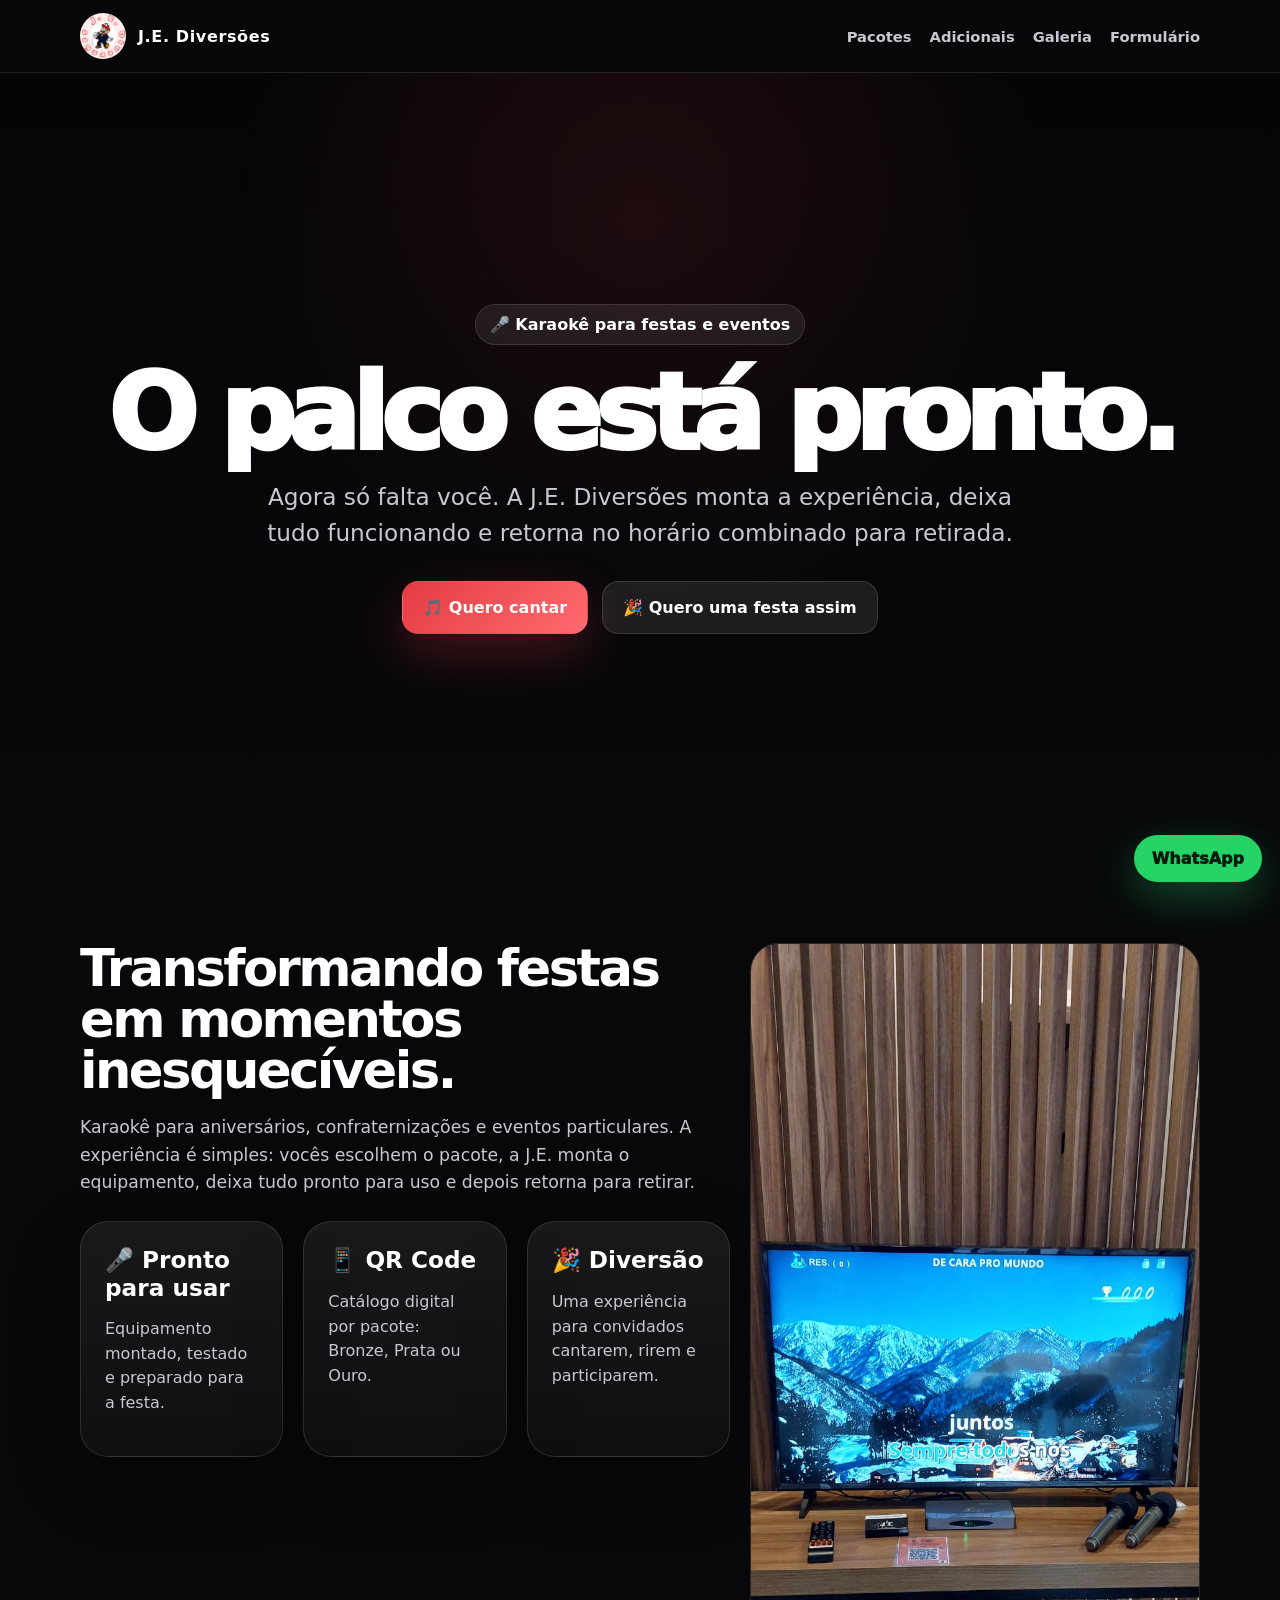
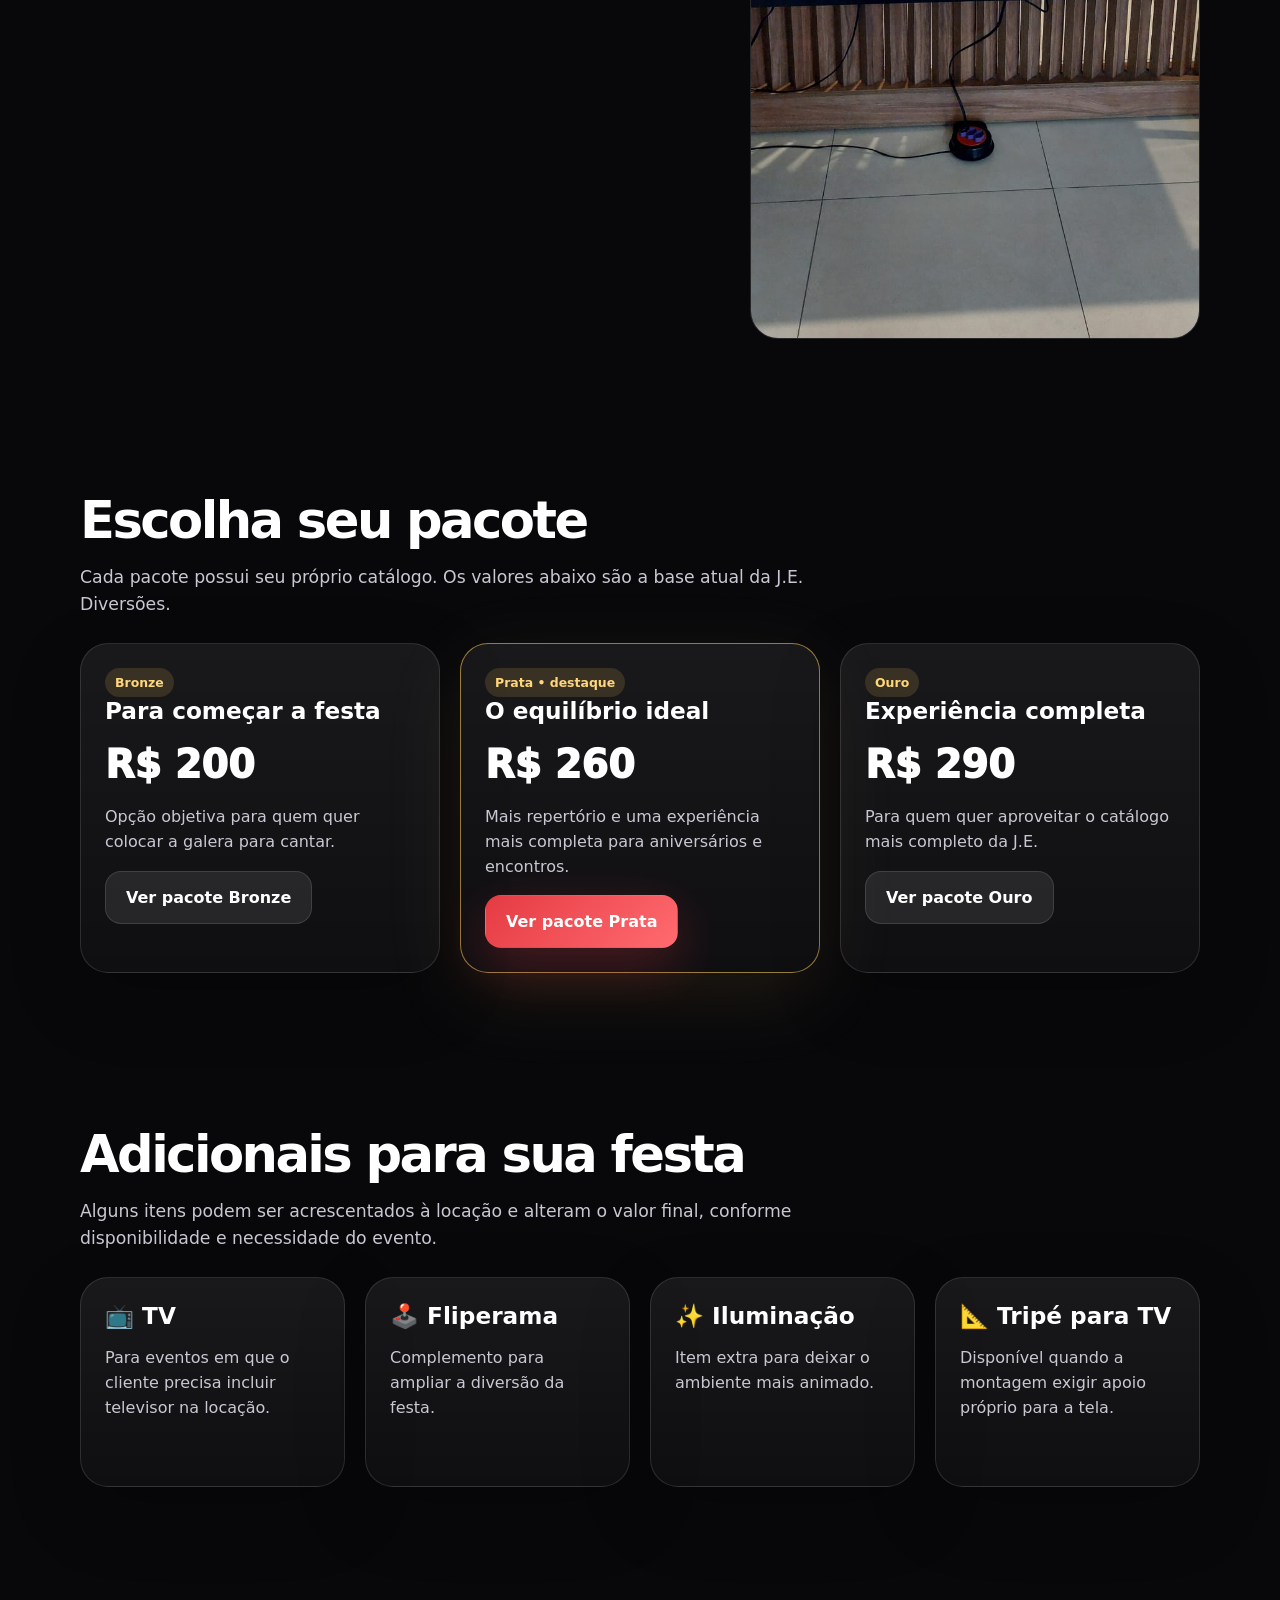
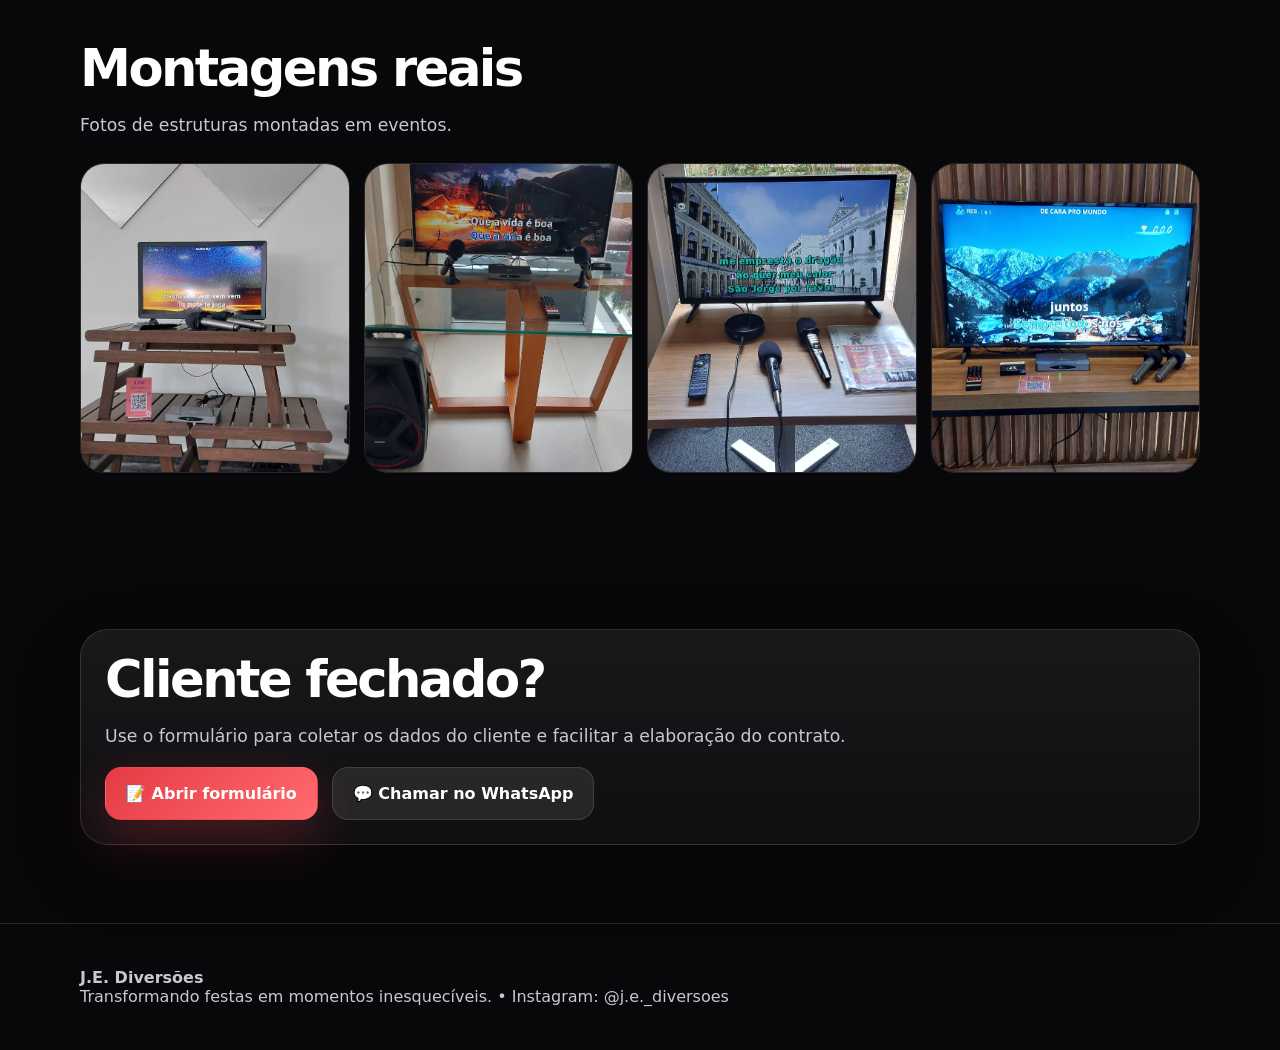
==== index.html @ 9c895934 "Add files via upload" ====
<!doctype html><html lang="pt-BR"><head><meta charset="utf-8"><meta name="viewport" content="width=device-width,initial-scale=1"><title>J.E. Diversões | Karaokê para festas</title><meta name="description" content="Karaokê para aniversários, confraternizações e eventos particulares em São Paulo e região."><link rel="stylesheet" href="assets/css/style.css"></head><body>
<header class="nav"><div class="container nav-inner"><a class="brand" href="./"><img src="assets/images/logo.jpeg" alt="J.E. Diversões"><span>J.E. Diversões</span></a><nav class="nav-links"><a href="#pacotes">Pacotes</a><a href="#adicionais">Adicionais</a><a href="#galeria">Galeria</a><a href="formulario/">Formulário</a></nav></div></header>
<main>
<section class="hero"><video src="assets/videos/hero-video.mp4" autoplay muted loop playsinline></video><div class="container hero-content"><span class="badge">🎤 Karaokê para festas e eventos</span><h1>O palco está pronto.</h1><p>Agora só falta você. A J.E. Diversões monta a experiência, deixa tudo funcionando e retorna no horário combinado para retirada.</p><div class="actions"><a class="btn btn-primary" href="#pacotes">🎵 Quero cantar</a><a class="btn btn-secondary" data-whatsapp="Olá! Vim pelo site da J.E. Diversões e gostaria de fazer um orçamento.">🎉 Quero uma festa assim</a></div></div></section>
<section><div class="container media-grid"><div><h2 class="section-title">Transformando festas em momentos inesquecíveis.</h2><p class="section-sub">Karaokê para aniversários, confraternizações e eventos particulares. A experiência é simples: vocês escolhem o pacote, a J.E. monta o equipamento, deixa tudo pronto para uso e depois retorna para retirar.</p><div class="grid grid-3" style="margin-top:24px"><div class="card"><h3>🎤 Pronto para usar</h3><p>Equipamento montado, testado e preparado para a festa.</p></div><div class="card"><h3>📱 QR Code</h3><p>Catálogo digital por pacote: Bronze, Prata ou Ouro.</p></div><div class="card"><h3>🎉 Diversão</h3><p>Uma experiência para convidados cantarem, rirem e participarem.</p></div></div></div><img src="assets/images/setup-04.jpeg" alt="Equipamento de karaokê montado"></div></section>
<section id="pacotes"><div class="container"><h2 class="section-title">Escolha seu pacote</h2><p class="section-sub">Cada pacote possui seu próprio catálogo. Os valores abaixo são a base atual da J.E. Diversões.</p><div class="grid grid-3" style="margin-top:24px"><article class="card bronze"><span class="tag">Bronze</span><h3>Para começar a festa</h3><div class="price">R$ 200</div><p>Opção objetiva para quem quer colocar a galera para cantar.</p><a class="btn btn-secondary" href="bronze/">Ver pacote Bronze</a></article><article class="card prata highlight"><span class="tag">Prata • destaque</span><h3>O equilíbrio ideal</h3><div class="price">R$ 260</div><p>Mais repertório e uma experiência mais completa para aniversários e encontros.</p><a class="btn btn-primary" href="prata/">Ver pacote Prata</a></article><article class="card ouro"><span class="tag">Ouro</span><h3>Experiência completa</h3><div class="price">R$ 290</div><p>Para quem quer aproveitar o catálogo mais completo da J.E.</p><a class="btn btn-secondary" href="ouro/">Ver pacote Ouro</a></article></div></div></section>
<section id="adicionais" class="addons"><div class="container"><h2 class="section-title">Adicionais para sua festa</h2><p class="section-sub">Alguns itens podem ser acrescentados à locação e alteram o valor final, conforme disponibilidade e necessidade do evento.</p><div class="grid grid-4" style="margin-top:24px"><div class="card"><h3>📺 TV</h3><p>Para eventos em que o cliente precisa incluir televisor na locação.</p></div><div class="card"><h3>🕹️ Fliperama</h3><p>Complemento para ampliar a diversão da festa.</p></div><div class="card"><h3>✨ Iluminação</h3><p>Item extra para deixar o ambiente mais animado.</p></div><div class="card"><h3>📐 Tripé para TV</h3><p>Disponível quando a montagem exigir apoio próprio para a tela.</p></div></div></div></section>
<section id="galeria"><div class="container"><h2 class="section-title">Montagens reais</h2><p class="section-sub">Fotos de estruturas montadas em eventos.</p><div class="gallery" style="margin-top:24px"><img src="assets/images/setup-01.jpeg" alt="Karaokê montado"><img src="assets/images/setup-02.jpeg" alt="Karaokê com TV"><img src="assets/images/setup-03.jpeg" alt="Mesa de karaokê"><img src="assets/images/setup-04.jpeg" alt="Estação J.E."></div></div></section>
<section><div class="container"><div class="card"><h2 class="section-title">Cliente fechado?</h2><p class="section-sub">Use o formulário para coletar os dados do cliente e facilitar a elaboração do contrato.</p><div class="actions" style="justify-content:flex-start"><a class="btn btn-primary" href="formulario/">📝 Abrir formulário</a><a class="btn btn-secondary" data-whatsapp="Olá! Quero fechar uma locação com a J.E. Diversões.">💬 Chamar no WhatsApp</a></div></div></div></section>
</main><a class="whats" data-whatsapp="Olá! Vim pelo site da J.E. Diversões e gostaria de um orçamento.">WhatsApp</a><footer class="footer"><div class="container"><strong>J.E. Diversões</strong><br>Transformando festas em momentos inesquecíveis. • Instagram: @j.e._diversoes</div></footer><script src="assets/js/app.js"></script></body></html>
---- assets/css/style.css ----
:root{--bg:#08080b;--card:#12121a;--soft:#1d1d29;--text:#fff;--muted:#c8c8d2;--red:#e53b43;--gold:#f1c15b;--blue:#1769c2;--line:rgba(255,255,255,.12)}*{box-sizing:border-box}html{scroll-behavior:smooth}body{margin:0;font-family:Inter,system-ui,-apple-system,Segoe UI,Roboto,Arial,sans-serif;background:var(--bg);color:var(--text)}a{color:inherit;text-decoration:none}.container{width:min(1120px,92%);margin:auto}.nav{position:sticky;top:0;z-index:10;background:rgba(8,8,11,.78);backdrop-filter:blur(14px);border-bottom:1px solid var(--line)}.nav-inner{height:72px;display:flex;align-items:center;justify-content:space-between;gap:16px}.brand{display:flex;align-items:center;gap:12px;font-weight:900;letter-spacing:.04em}.brand img{width:46px;height:46px;border-radius:50%;object-fit:cover}.nav-links{display:flex;gap:18px;color:var(--muted);font-weight:700;font-size:.92rem}.hero{min-height:88vh;position:relative;display:grid;place-items:center;overflow:hidden}.hero video,.hero .photo-bg{position:absolute;inset:0;width:100%;height:100%;object-fit:cover;opacity:.48}.hero:after{content:"";position:absolute;inset:0;background:linear-gradient(180deg,rgba(0,0,0,.38),#08080b 96%),radial-gradient(circle at 50% 20%,rgba(229,59,67,.22),transparent 45%)}.hero-content{position:relative;z-index:1;text-align:center;padding:70px 0}.badge{display:inline-flex;align-items:center;gap:8px;border:1px solid var(--line);background:rgba(255,255,255,.08);border-radius:999px;padding:10px 14px;color:#fff;font-weight:800}.hero h1{font-size:clamp(2.6rem,9vw,6.6rem);line-height:.92;margin:20px 0 16px;font-weight:1000;letter-spacing:-.07em}.hero p{font-size:clamp(1.05rem,2.5vw,1.45rem);color:var(--muted);max-width:760px;margin:0 auto 30px;line-height:1.55}.actions{display:flex;justify-content:center;gap:14px;flex-wrap:wrap}.btn{display:inline-flex;align-items:center;justify-content:center;gap:10px;border-radius:16px;padding:16px 20px;font-weight:900;border:1px solid transparent;transition:.2s;cursor:pointer}.btn-primary{background:linear-gradient(135deg,var(--red),#ff6b70);color:#fff;box-shadow:0 18px 50px rgba(229,59,67,.28)}.btn-secondary{background:rgba(255,255,255,.09);border-color:var(--line);color:#fff}.btn:hover{transform:translateY(-2px)}section{padding:78px 0}.section-title{font-size:clamp(2rem,4vw,3.4rem);letter-spacing:-.05em;line-height:1;margin:0 0 16px}.section-sub{color:var(--muted);font-size:1.08rem;line-height:1.6;max-width:760px}.grid{display:grid;gap:20px}.grid-3{grid-template-columns:repeat(3,1fr)}.grid-4{grid-template-columns:repeat(4,1fr)}.card{background:linear-gradient(180deg,rgba(255,255,255,.07),rgba(255,255,255,.03));border:1px solid var(--line);border-radius:28px;padding:24px;box-shadow:0 25px 70px rgba(0,0,0,.22)}.card h3{font-size:1.45rem;margin:0 0 10px}.card p,.card li{color:var(--muted);line-height:1.55}.price{font-size:2.4rem;font-weight:1000;margin:18px 0}.highlight{border-color:rgba(241,193,91,.6);box-shadow:0 22px 80px rgba(241,193,91,.1)}.tag{display:inline-block;border-radius:999px;padding:7px 10px;background:rgba(241,193,91,.15);color:#ffd77a;font-weight:900;font-size:.78rem}.media-grid{display:grid;grid-template-columns:1.3fr .9fr;gap:20px}.media-grid img{width:100%;height:100%;min-height:280px;object-fit:cover;border-radius:28px;border:1px solid var(--line)}.gallery{display:grid;grid-template-columns:repeat(4,1fr);gap:14px}.gallery img{width:100%;height:310px;object-fit:cover;border-radius:24px;border:1px solid var(--line)}.addons .card{min-height:210px}.package-hero{min-height:72vh}.bronze{--accent:#cd7f32}.prata{--accent:#cfd4dc}.ouro{--accent:#f1c15b}.package-badge{background:color-mix(in srgb,var(--accent) 18%,transparent);border-color:color-mix(in srgb,var(--accent) 55%,transparent);color:#fff}.package-panel{border:1px solid color-mix(in srgb,var(--accent) 50%,transparent);background:linear-gradient(180deg,color-mix(in srgb,var(--accent) 12%,transparent),rgba(255,255,255,.04));}.steps{counter-reset:step}.step{display:flex;gap:16px;align-items:flex-start}.step:before{counter-increment:step;content:counter(step);width:34px;height:34px;display:grid;place-items:center;border-radius:50%;background:var(--red);font-weight:900;flex:0 0 auto}.form-wrap{max-width:920px;margin:auto}.form-grid{display:grid;grid-template-columns:repeat(2,1fr);gap:14px}.field{display:flex;flex-direction:column;gap:7px}.field.full{grid-column:1/-1}label{font-weight:800;color:#f5f5f5}input,select,textarea{width:100%;border:1px solid var(--line);background:#101018;color:#fff;border-radius:14px;padding:14px 14px;font:inherit}textarea{min-height:120px;resize:vertical}.checkline{display:flex;flex-wrap:wrap;gap:12px}.checkline label{background:#101018;border:1px solid var(--line);padding:12px 14px;border-radius:14px;font-weight:700}.footer{padding:44px 0;border-top:1px solid var(--line);color:var(--muted)}.whats{position:fixed;right:18px;bottom:18px;background:#25d366;color:#031b0c;border-radius:999px;padding:14px 18px;font-weight:1000;z-index:20;box-shadow:0 15px 44px rgba(37,211,102,.32)}.notice{background:rgba(23,105,194,.14);border:1px solid rgba(23,105,194,.4);color:#dcecff;padding:14px;border-radius:18px}.small{font-size:.9rem;color:var(--muted)}@media(max-width:820px){.nav-links{display:none}.grid-3,.grid-4,.media-grid,.gallery,.form-grid{grid-template-columns:1fr}.hero{min-height:82vh}.actions .btn{width:100%}.gallery img{height:360px}section{padding:58px 0}.whats{left:16px;right:16px;text-align:center;justify-content:center}.card{border-radius:22px}}
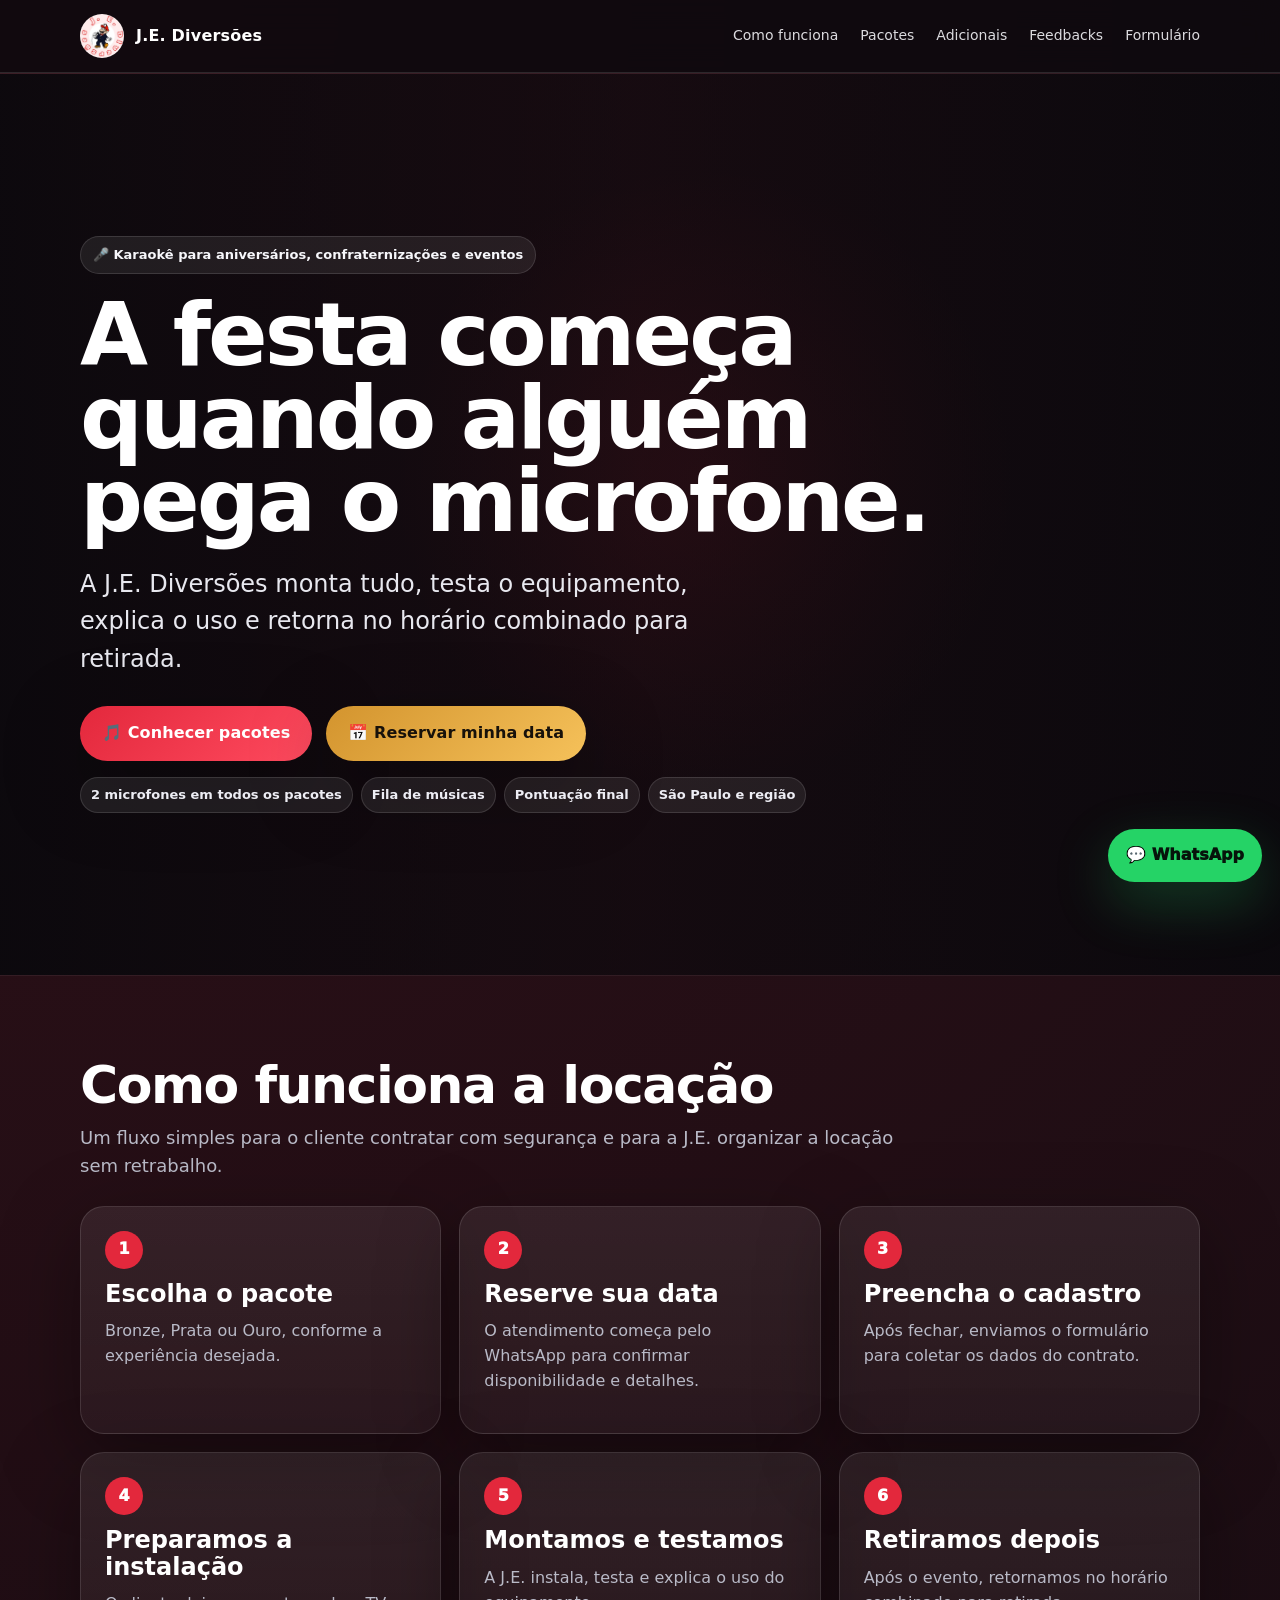
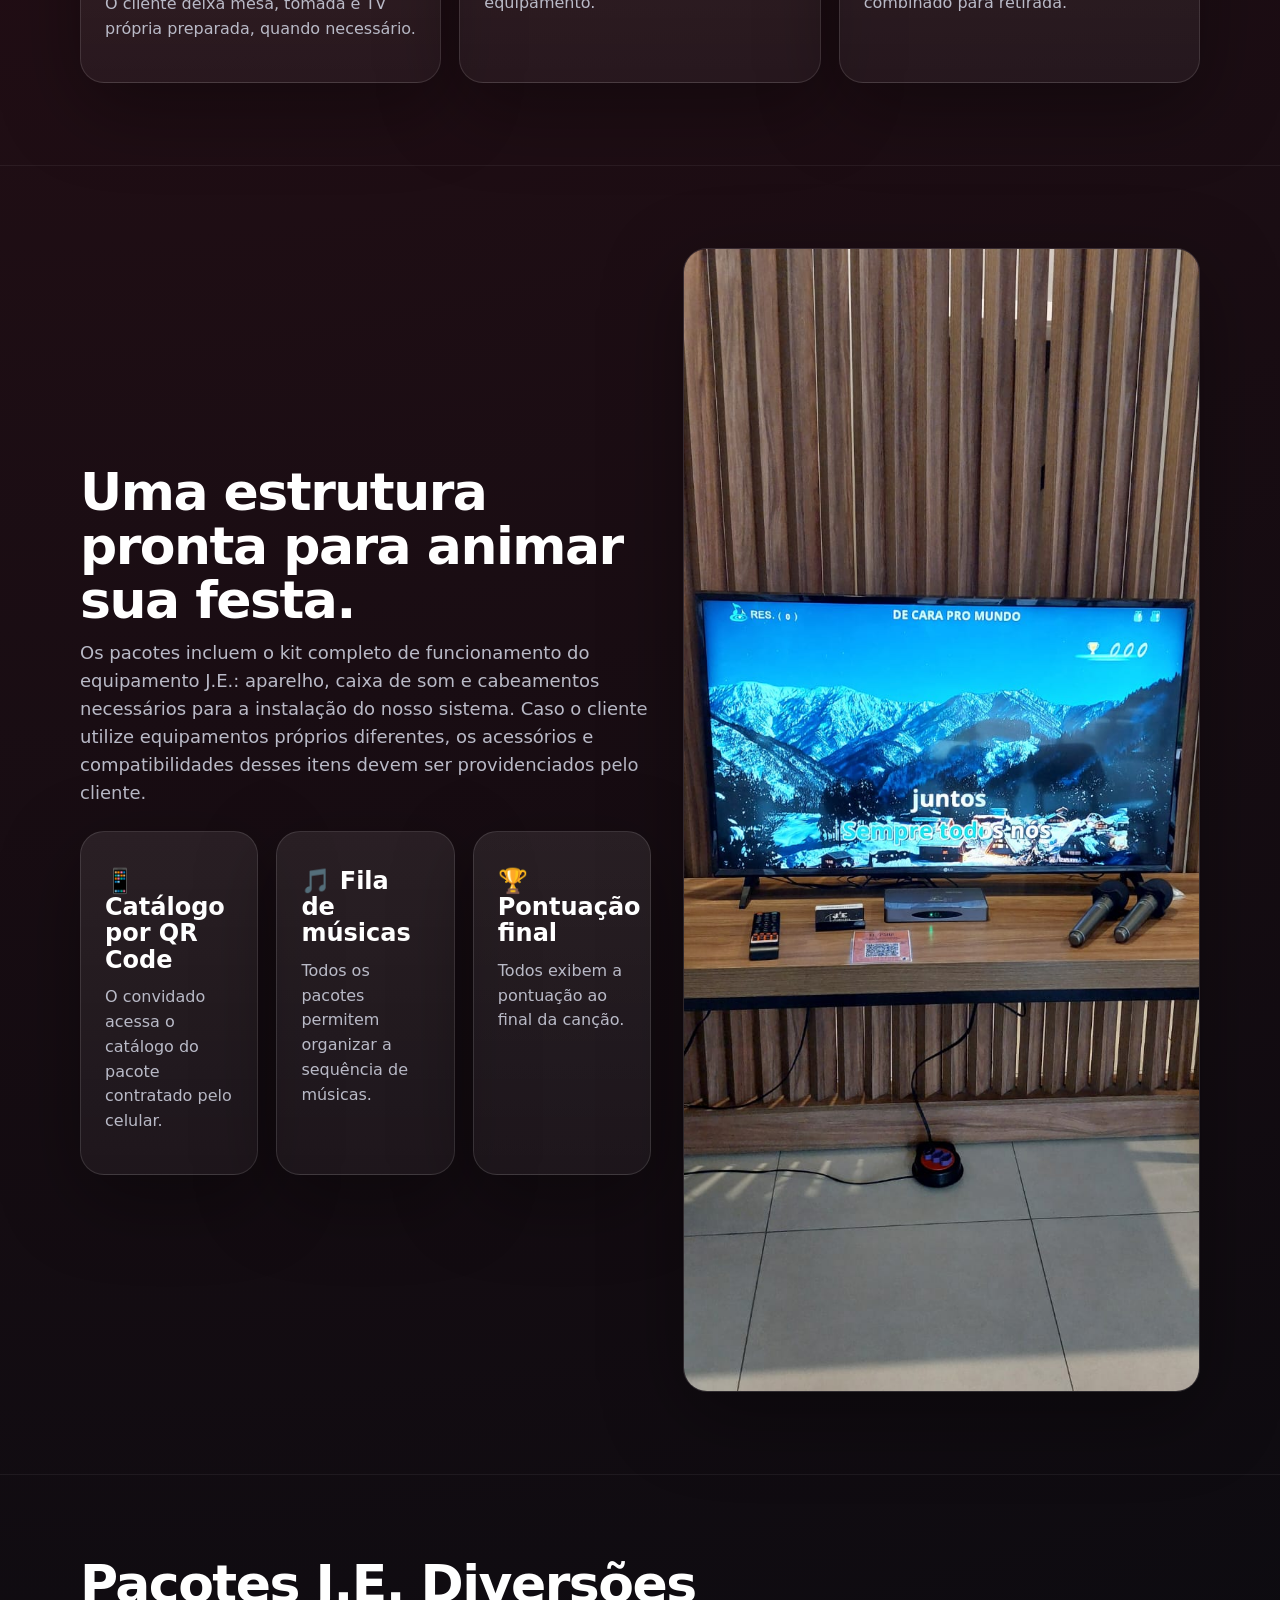
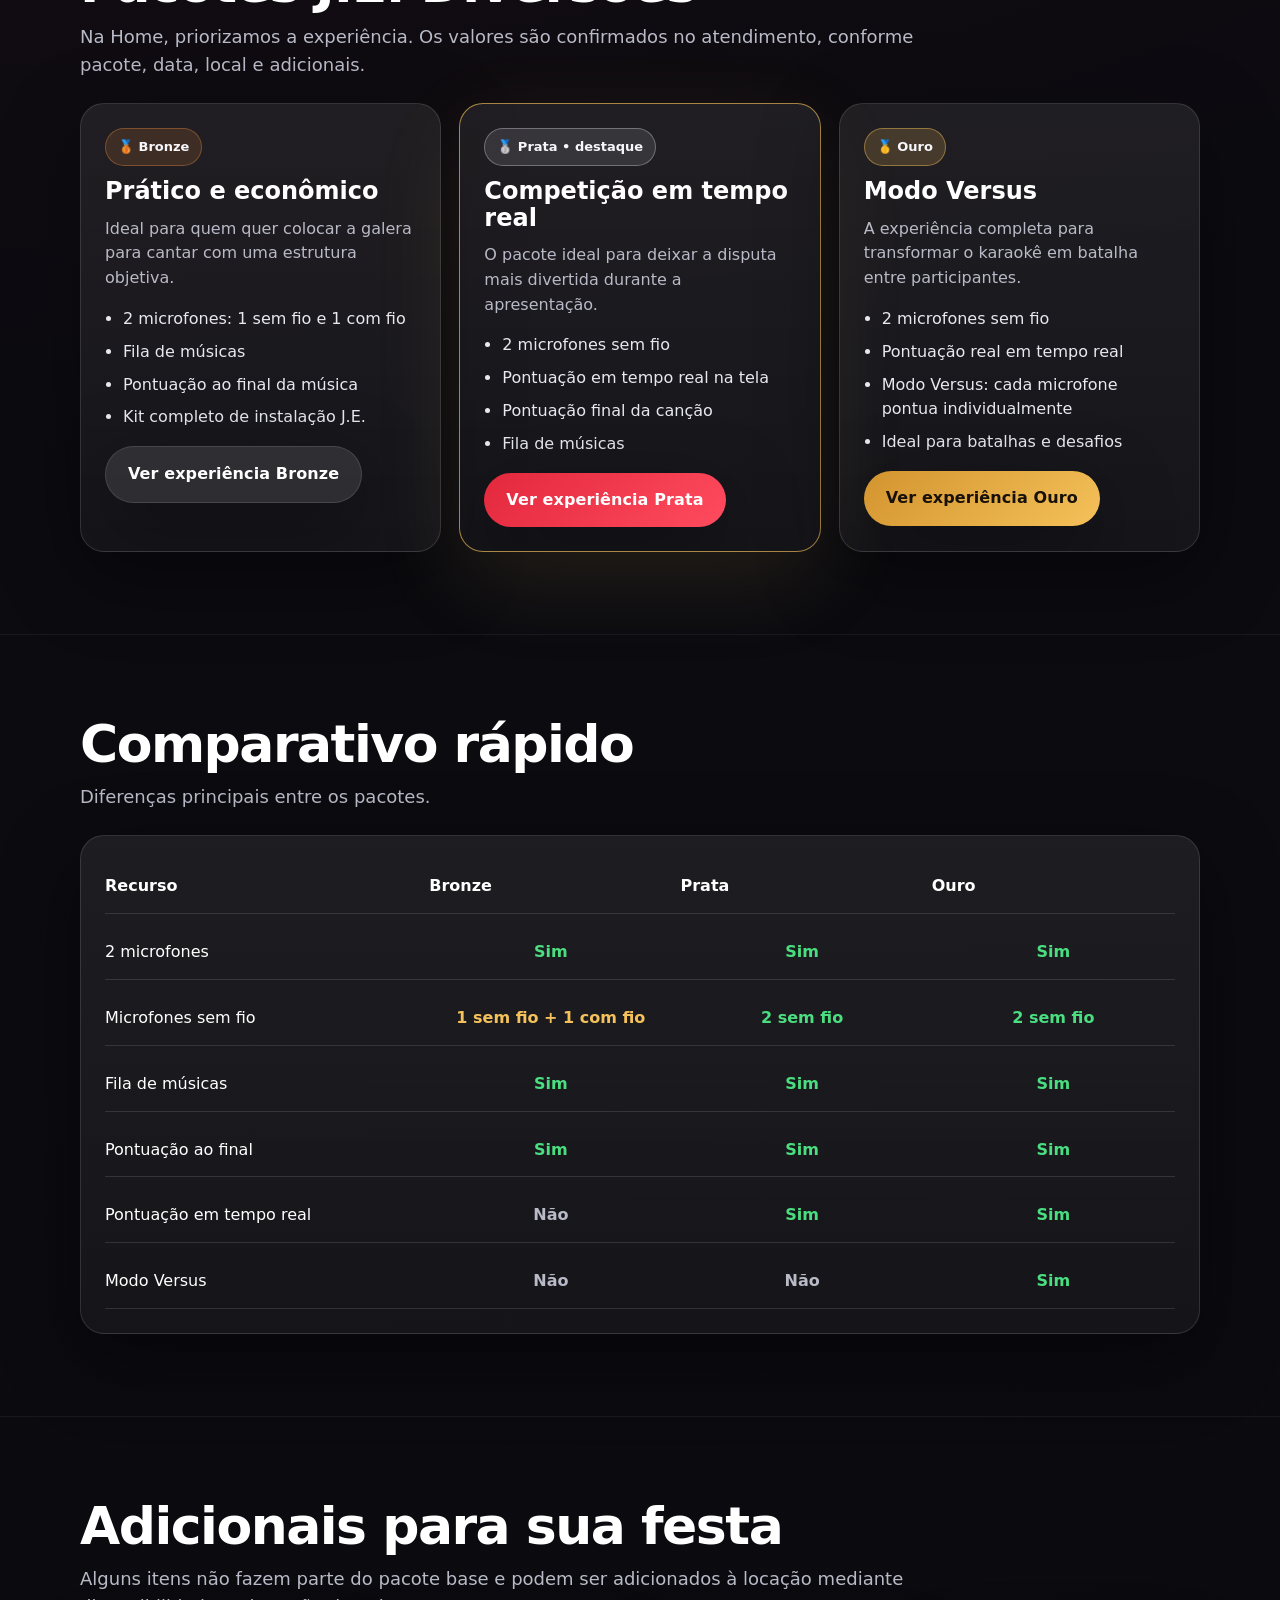
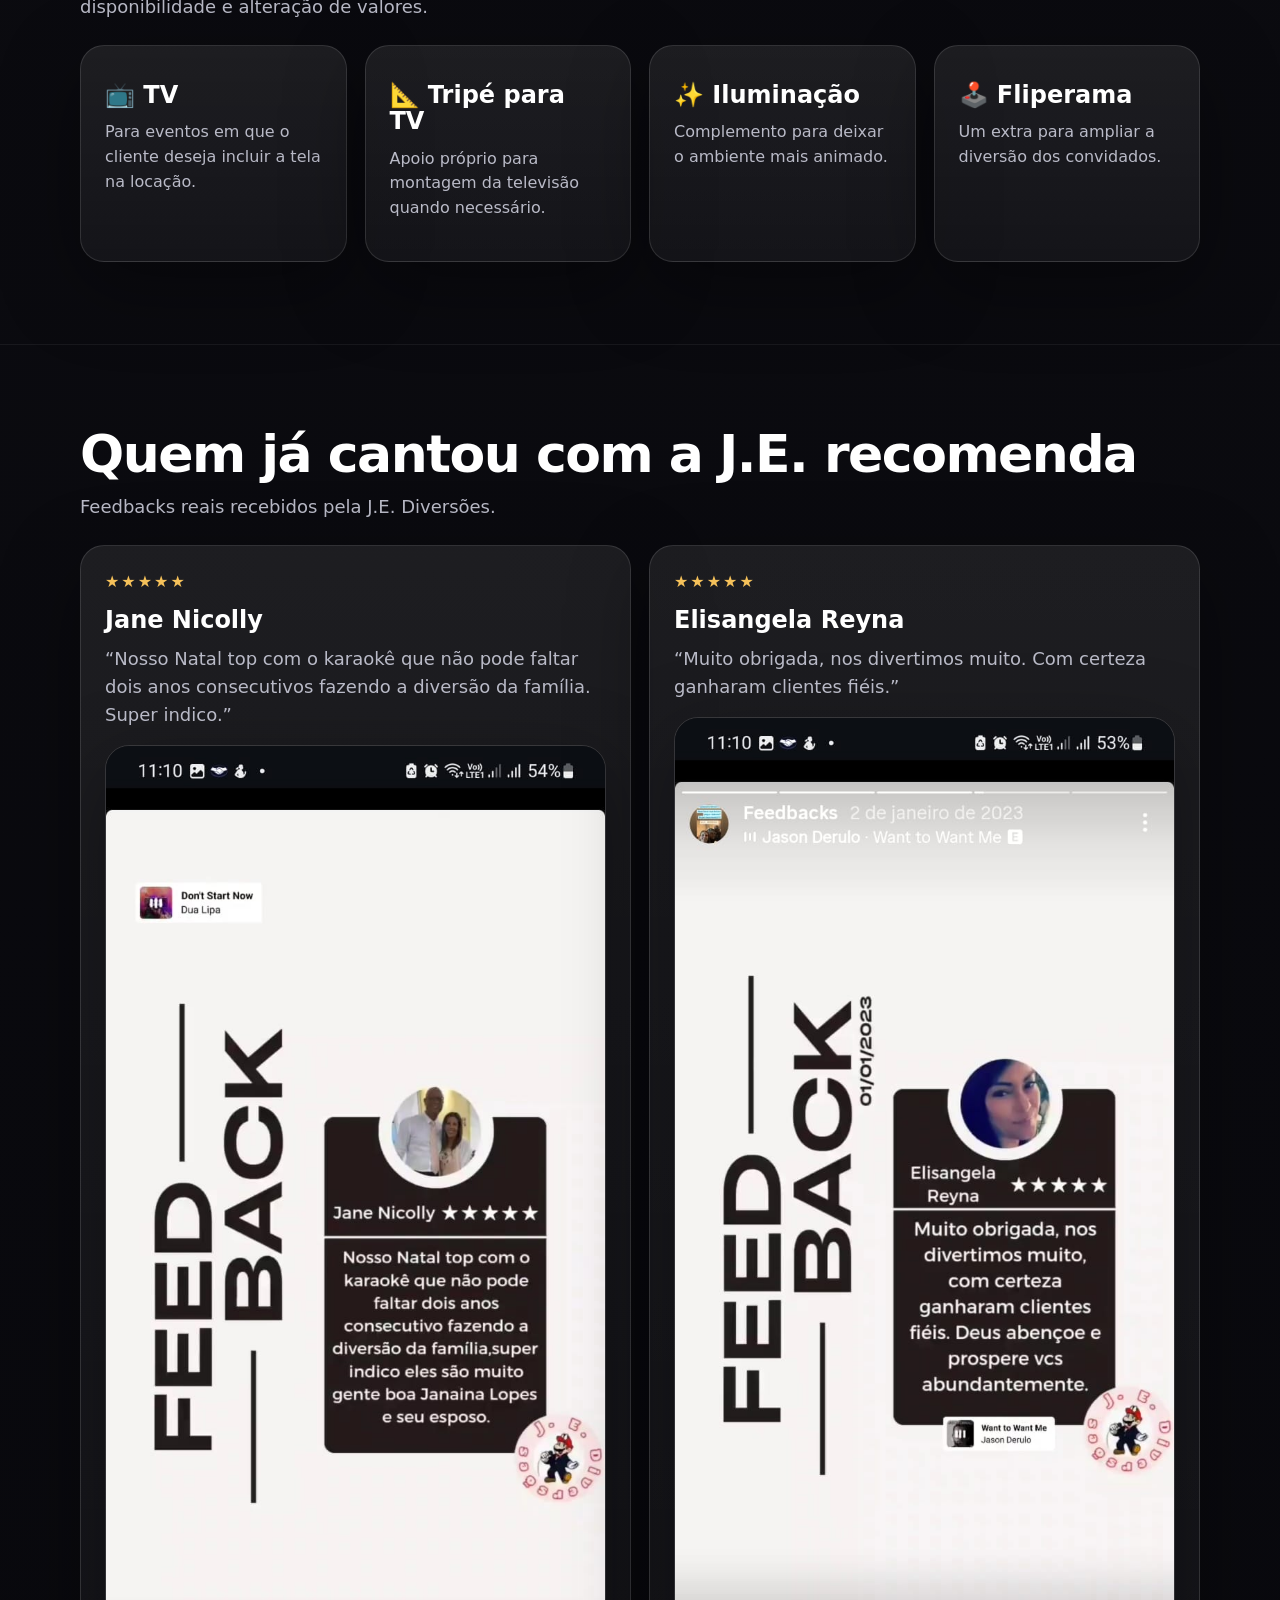
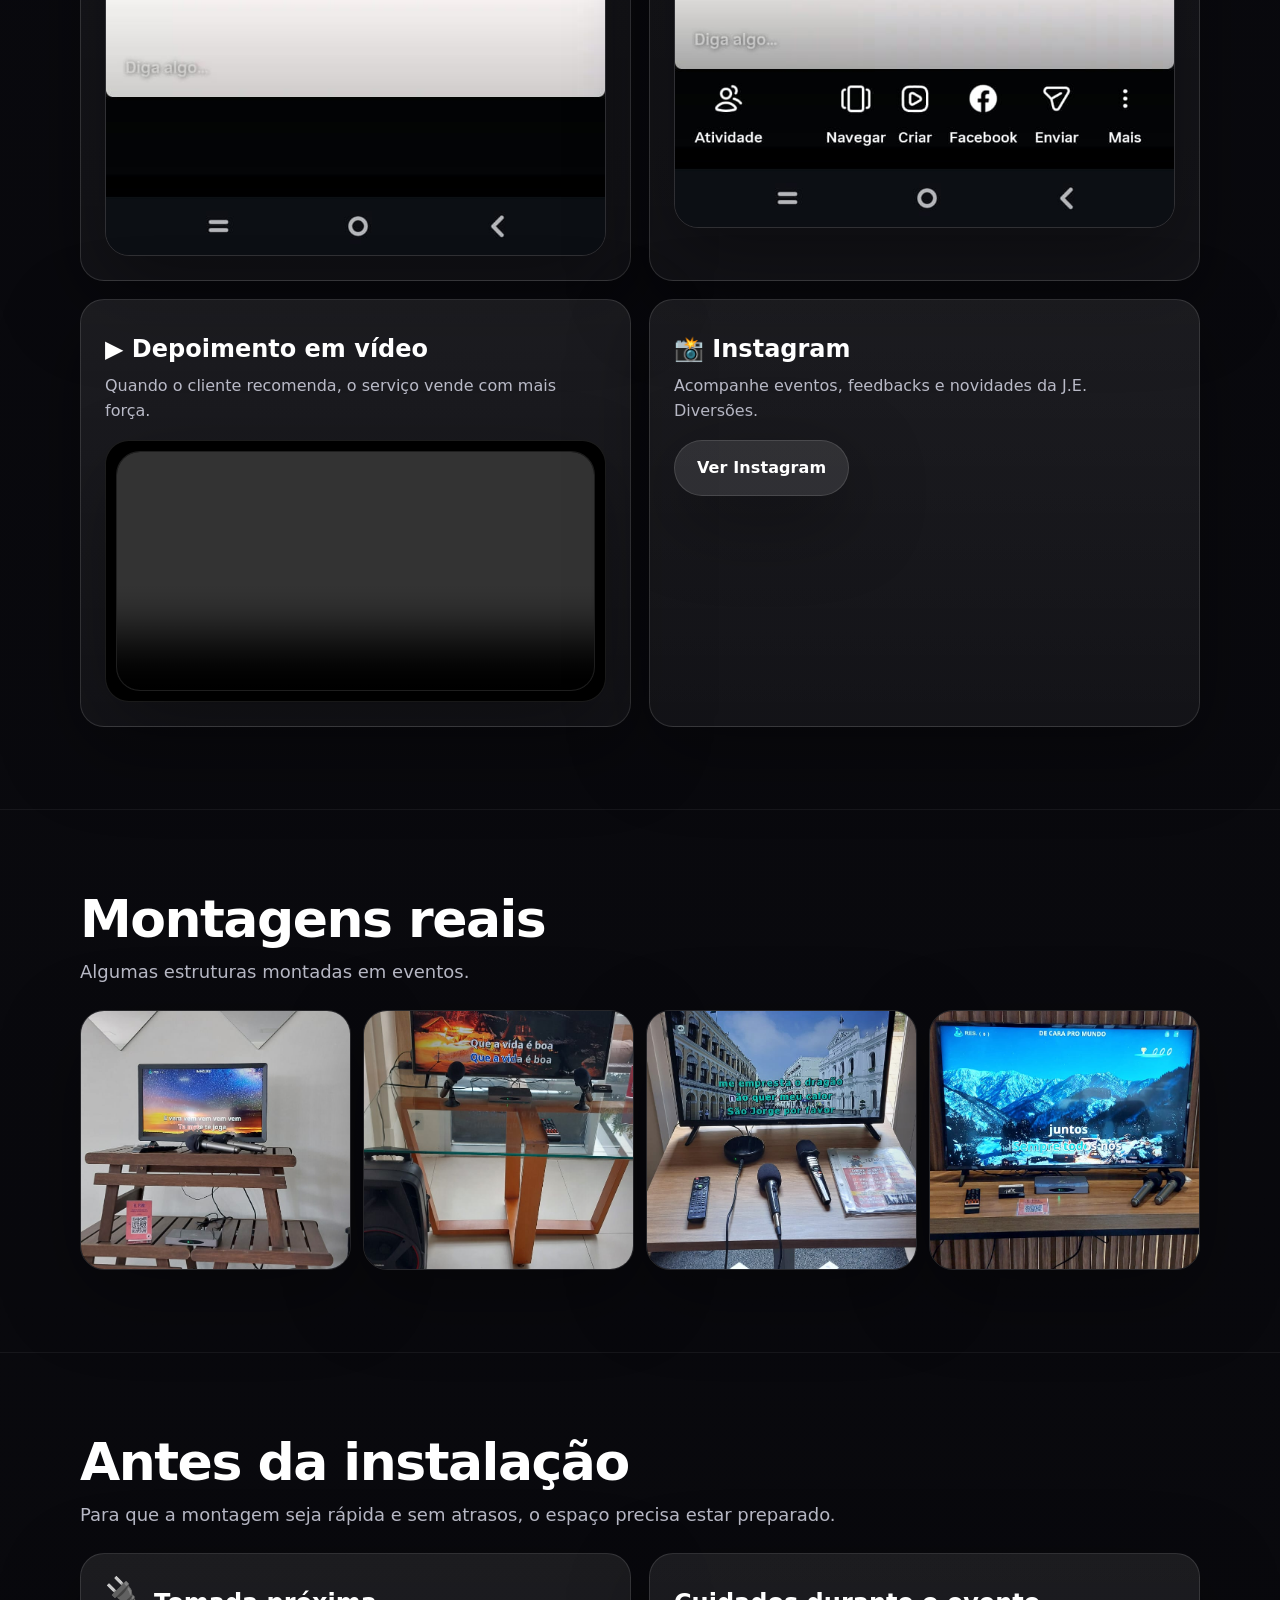
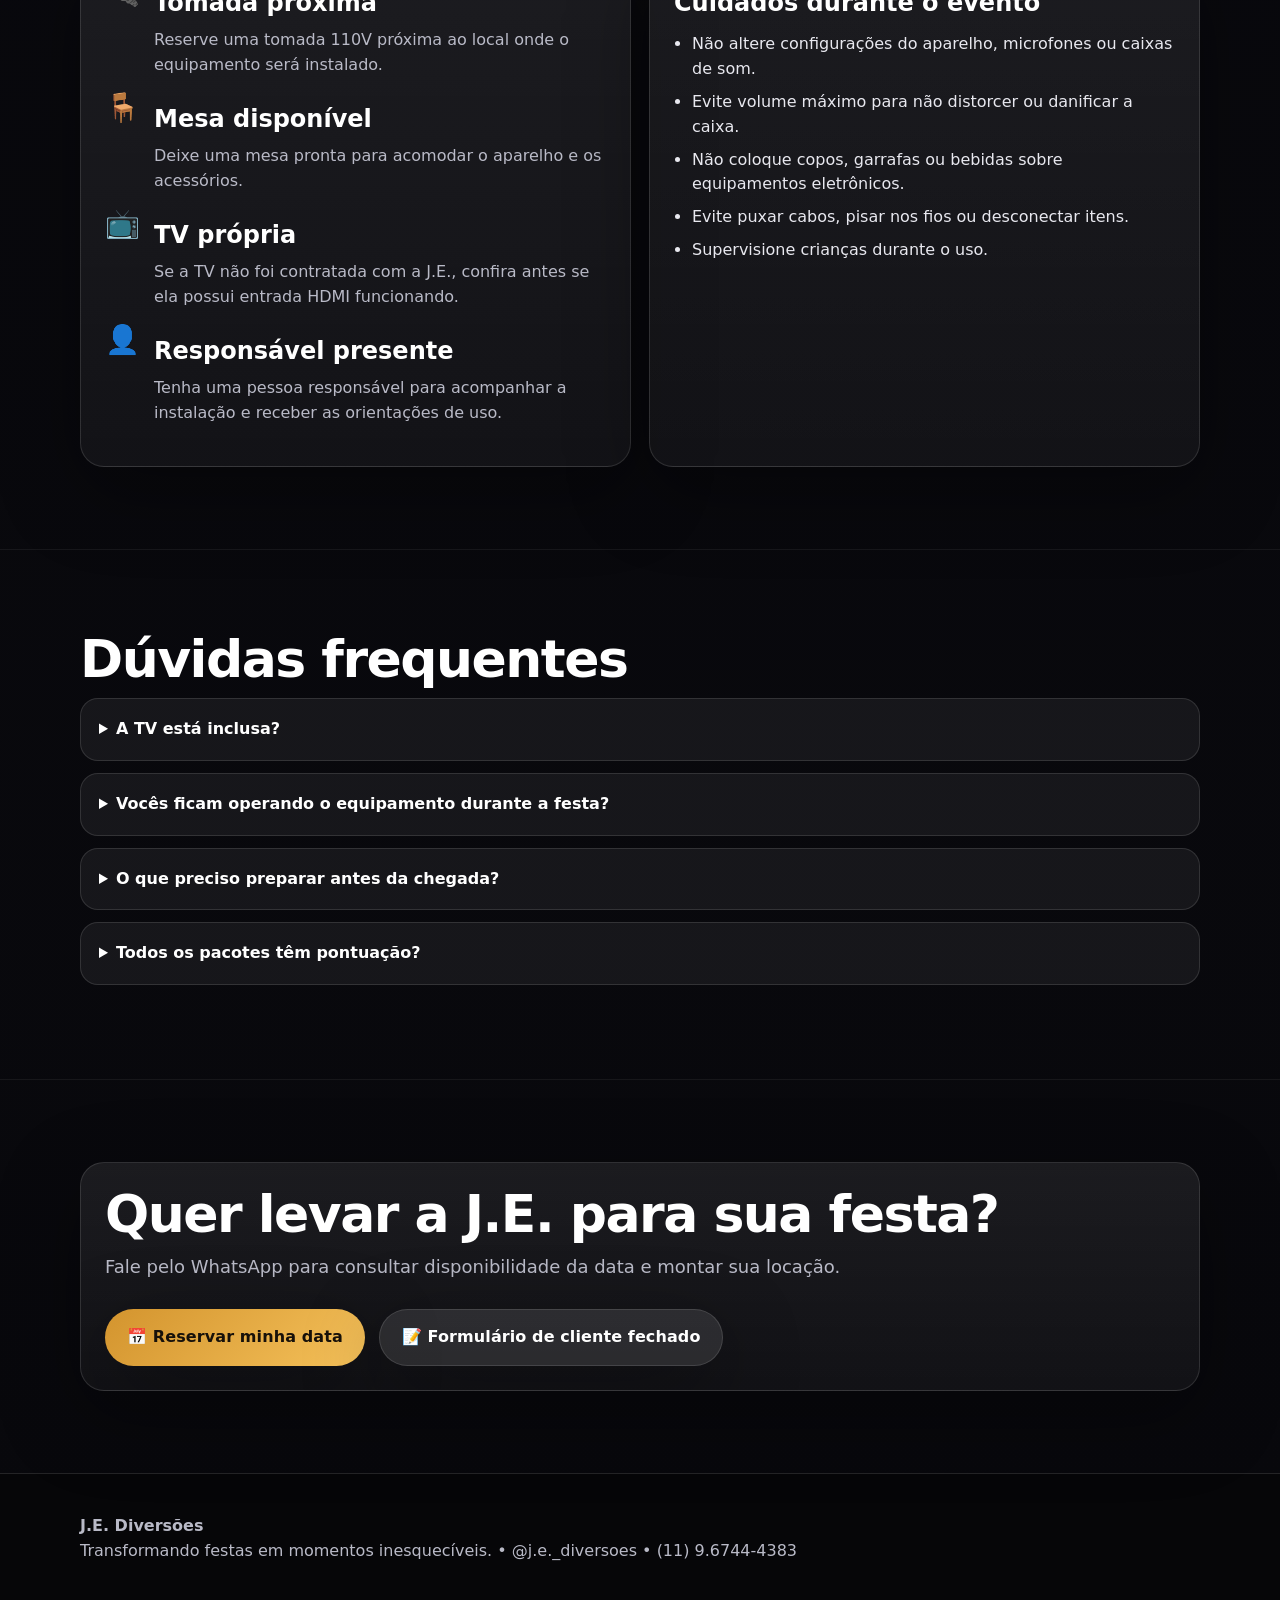
==== commit 3b264a51: "Add files via upload" ====
--- a/index.html
+++ b/index.html
@@ -1,10 +1,25 @@
-<!doctype html><html lang="pt-BR"><head><meta charset="utf-8"><meta name="viewport" content="width=device-width,initial-scale=1"><title>J.E. Diversões | Karaokê para festas</title><meta name="description" content="Karaokê para aniversários, confraternizações e eventos particulares em São Paulo e região."><link rel="stylesheet" href="assets/css/style.css"></head><body>
-<header class="nav"><div class="container nav-inner"><a class="brand" href="./"><img src="assets/images/logo.jpeg" alt="J.E. Diversões"><span>J.E. Diversões</span></a><nav class="nav-links"><a href="#pacotes">Pacotes</a><a href="#adicionais">Adicionais</a><a href="#galeria">Galeria</a><a href="formulario/">Formulário</a></nav></div></header>
+<!doctype html><html lang="pt-BR"><head><meta charset="utf-8"><meta name="viewport" content="width=device-width,initial-scale=1"><title>J.E. Diversões | Karaokê para festas em SP</title><meta name="description" content="Karaokê para aniversários, confraternizações e eventos particulares em São Paulo e região."><link rel="stylesheet" href="assets/css/style.css"></head><body>
+<header class="nav"><div class="container nav-inner"><a class="brand" href="./"><img src="assets/images/logo.jpeg" alt="J.E. Diversões"><span>J.E. Diversões</span></a><nav class="nav-links"><a href="#como-funciona">Como funciona</a><a href="#pacotes">Pacotes</a><a href="#adicionais">Adicionais</a><a href="#feedbacks">Feedbacks</a><a href="formulario/">Formulário</a></nav></div></header>
 <main>
-<section class="hero"><video src="assets/videos/hero-video.mp4" autoplay muted loop playsinline></video><div class="container hero-content"><span class="badge">🎤 Karaokê para festas e eventos</span><h1>O palco está pronto.</h1><p>Agora só falta você. A J.E. Diversões monta a experiência, deixa tudo funcionando e retorna no horário combinado para retirada.</p><div class="actions"><a class="btn btn-primary" href="#pacotes">🎵 Quero cantar</a><a class="btn btn-secondary" data-whatsapp="Olá! Vim pelo site da J.E. Diversões e gostaria de fazer um orçamento.">🎉 Quero uma festa assim</a></div></div></section>
-<section><div class="container media-grid"><div><h2 class="section-title">Transformando festas em momentos inesquecíveis.</h2><p class="section-sub">Karaokê para aniversários, confraternizações e eventos particulares. A experiência é simples: vocês escolhem o pacote, a J.E. monta o equipamento, deixa tudo pronto para uso e depois retorna para retirar.</p><div class="grid grid-3" style="margin-top:24px"><div class="card"><h3>🎤 Pronto para usar</h3><p>Equipamento montado, testado e preparado para a festa.</p></div><div class="card"><h3>📱 QR Code</h3><p>Catálogo digital por pacote: Bronze, Prata ou Ouro.</p></div><div class="card"><h3>🎉 Diversão</h3><p>Uma experiência para convidados cantarem, rirem e participarem.</p></div></div></div><img src="assets/images/setup-04.jpeg" alt="Equipamento de karaokê montado"></div></section>
-<section id="pacotes"><div class="container"><h2 class="section-title">Escolha seu pacote</h2><p class="section-sub">Cada pacote possui seu próprio catálogo. Os valores abaixo são a base atual da J.E. Diversões.</p><div class="grid grid-3" style="margin-top:24px"><article class="card bronze"><span class="tag">Bronze</span><h3>Para começar a festa</h3><div class="price">R$ 200</div><p>Opção objetiva para quem quer colocar a galera para cantar.</p><a class="btn btn-secondary" href="bronze/">Ver pacote Bronze</a></article><article class="card prata highlight"><span class="tag">Prata • destaque</span><h3>O equilíbrio ideal</h3><div class="price">R$ 260</div><p>Mais repertório e uma experiência mais completa para aniversários e encontros.</p><a class="btn btn-primary" href="prata/">Ver pacote Prata</a></article><article class="card ouro"><span class="tag">Ouro</span><h3>Experiência completa</h3><div class="price">R$ 290</div><p>Para quem quer aproveitar o catálogo mais completo da J.E.</p><a class="btn btn-secondary" href="ouro/">Ver pacote Ouro</a></article></div></div></section>
-<section id="adicionais" class="addons"><div class="container"><h2 class="section-title">Adicionais para sua festa</h2><p class="section-sub">Alguns itens podem ser acrescentados à locação e alteram o valor final, conforme disponibilidade e necessidade do evento.</p><div class="grid grid-4" style="margin-top:24px"><div class="card"><h3>📺 TV</h3><p>Para eventos em que o cliente precisa incluir televisor na locação.</p></div><div class="card"><h3>🕹️ Fliperama</h3><p>Complemento para ampliar a diversão da festa.</p></div><div class="card"><h3>✨ Iluminação</h3><p>Item extra para deixar o ambiente mais animado.</p></div><div class="card"><h3>📐 Tripé para TV</h3><p>Disponível quando a montagem exigir apoio próprio para a tela.</p></div></div></div></section>
-<section id="galeria"><div class="container"><h2 class="section-title">Montagens reais</h2><p class="section-sub">Fotos de estruturas montadas em eventos.</p><div class="gallery" style="margin-top:24px"><img src="assets/images/setup-01.jpeg" alt="Karaokê montado"><img src="assets/images/setup-02.jpeg" alt="Karaokê com TV"><img src="assets/images/setup-03.jpeg" alt="Mesa de karaokê"><img src="assets/images/setup-04.jpeg" alt="Estação J.E."></div></div></section>
-<section><div class="container"><div class="card"><h2 class="section-title">Cliente fechado?</h2><p class="section-sub">Use o formulário para coletar os dados do cliente e facilitar a elaboração do contrato.</p><div class="actions" style="justify-content:flex-start"><a class="btn btn-primary" href="formulario/">📝 Abrir formulário</a><a class="btn btn-secondary" data-whatsapp="Olá! Quero fechar uma locação com a J.E. Diversões.">💬 Chamar no WhatsApp</a></div></div></div></section>
-</main><a class="whats" data-whatsapp="Olá! Vim pelo site da J.E. Diversões e gostaria de um orçamento.">WhatsApp</a><footer class="footer"><div class="container"><strong>J.E. Diversões</strong><br>Transformando festas em momentos inesquecíveis. • Instagram: @j.e._diversoes</div></footer><script src="assets/js/app.js"></script></body></html>
+<section class="hero"><video src="assets/videos/hero-video.mp4" autoplay muted loop playsinline></video><div class="container hero-content"><span class="badge">🎤 Karaokê para aniversários, confraternizações e eventos</span><h1>A festa começa quando alguém pega o microfone.</h1><p>A J.E. Diversões monta tudo, testa o equipamento, explica o uso e retorna no horário combinado para retirada.</p><div class="actions"><a class="btn btn-primary" href="#pacotes">🎵 Conhecer pacotes</a><a class="btn btn-gold" data-whatsapp="Olá! Vim pelo site da J.E. Diversões e gostaria de reservar uma data.">📅 Reservar minha data</a></div><div class="pillbar"><span class="pill">2 microfones em todos os pacotes</span><span class="pill">Fila de músicas</span><span class="pill">Pontuação final</span><span class="pill">São Paulo e região</span></div></div></section>
+
+<section id="como-funciona"><div class="container"><h2 class="section-title">Como funciona a locação</h2><p class="section-sub">Um fluxo simples para o cliente contratar com segurança e para a J.E. organizar a locação sem retrabalho.</p><div class="steps"><div class="card step"><h3>Escolha o pacote</h3><p>Bronze, Prata ou Ouro, conforme a experiência desejada.</p></div><div class="card step"><h3>Reserve sua data</h3><p>O atendimento começa pelo WhatsApp para confirmar disponibilidade e detalhes.</p></div><div class="card step"><h3>Preencha o cadastro</h3><p>Após fechar, enviamos o formulário para coletar os dados do contrato.</p></div><div class="card step"><h3>Preparamos a instalação</h3><p>O cliente deixa mesa, tomada e TV própria preparada, quando necessário.</p></div><div class="card step"><h3>Montamos e testamos</h3><p>A J.E. instala, testa e explica o uso do equipamento.</p></div><div class="card step"><h3>Retiramos depois</h3><p>Após o evento, retornamos no horário combinado para retirada.</p></div></div></div></section>
+
+<section><div class="container media-grid"><div><h2 class="section-title">Uma estrutura pronta para animar sua festa.</h2><p class="section-sub">Os pacotes incluem o kit completo de funcionamento do equipamento J.E.: aparelho, caixa de som e cabeamentos necessários para a instalação do nosso sistema. Caso o cliente utilize equipamentos próprios diferentes, os acessórios e compatibilidades desses itens devem ser providenciados pelo cliente.</p><div class="grid grid-3" style="margin-top:24px"><div class="card"><h3>📱 Catálogo por QR Code</h3><p>O convidado acessa o catálogo do pacote contratado pelo celular.</p></div><div class="card"><h3>🎵 Fila de músicas</h3><p>Todos os pacotes permitem organizar a sequência de músicas.</p></div><div class="card"><h3>🏆 Pontuação final</h3><p>Todos exibem a pontuação ao final da canção.</p></div></div></div><img src="assets/images/setup-04.jpeg" alt="Equipamento de karaokê montado"></div></section>
+
+<section id="pacotes"><div class="container"><h2 class="section-title">Pacotes J.E. Diversões</h2><p class="section-sub">Na Home, priorizamos a experiência. Os valores são confirmados no atendimento, conforme pacote, data, local e adicionais.</p><div class="grid grid-3" style="margin-top:24px"><article class="card bronze"><span class="tag">🥉 Bronze</span><h3>Prático e econômico</h3><p>Ideal para quem quer colocar a galera para cantar com uma estrutura objetiva.</p><ul><li>2 microfones: 1 sem fio e 1 com fio</li><li>Fila de músicas</li><li>Pontuação ao final da música</li><li>Kit completo de instalação J.E.</li></ul><a class="btn btn-secondary" href="bronze/">Ver experiência Bronze</a></article><article class="card prata highlight"><span class="tag">🥈 Prata • destaque</span><h3>Competição em tempo real</h3><p>O pacote ideal para deixar a disputa mais divertida durante a apresentação.</p><ul><li>2 microfones sem fio</li><li>Pontuação em tempo real na tela</li><li>Pontuação final da canção</li><li>Fila de músicas</li></ul><a class="btn btn-primary" href="prata/">Ver experiência Prata</a></article><article class="card ouro"><span class="tag">🥇 Ouro</span><h3>Modo Versus</h3><p>A experiência completa para transformar o karaokê em batalha entre participantes.</p><ul><li>2 microfones sem fio</li><li>Pontuação real em tempo real</li><li>Modo Versus: cada microfone pontua individualmente</li><li>Ideal para batalhas e desafios</li></ul><a class="btn btn-gold" href="ouro/">Ver experiência Ouro</a></article></div></div></section>
+
+<section><div class="container"><h2 class="section-title">Comparativo rápido</h2><p class="section-sub">Diferenças principais entre os pacotes.</p><div class="card" style="margin-top:24px"><div class="comparison"><div class="row"><strong>Recurso</strong><strong>Bronze</strong><strong>Prata</strong><strong>Ouro</strong></div><div class="row"><span>2 microfones</span><span class="ok">Sim</span><span class="ok">Sim</span><span class="ok">Sim</span></div><div class="row"><span>Microfones sem fio</span><span class="warn">1 sem fio + 1 com fio</span><span class="ok">2 sem fio</span><span class="ok">2 sem fio</span></div><div class="row"><span>Fila de músicas</span><span class="ok">Sim</span><span class="ok">Sim</span><span class="ok">Sim</span></div><div class="row"><span>Pontuação ao final</span><span class="ok">Sim</span><span class="ok">Sim</span><span class="ok">Sim</span></div><div class="row"><span>Pontuação em tempo real</span><span class="muted">Não</span><span class="ok">Sim</span><span class="ok">Sim</span></div><div class="row"><span>Modo Versus</span><span class="muted">Não</span><span class="muted">Não</span><span class="ok">Sim</span></div></div></div></div></section>
+
+<section id="adicionais"><div class="container"><h2 class="section-title">Adicionais para sua festa</h2><p class="section-sub">Alguns itens não fazem parte do pacote base e podem ser adicionados à locação mediante disponibilidade e alteração de valores.</p><div class="grid grid-4" style="margin-top:24px"><div class="card"><h3>📺 TV</h3><p>Para eventos em que o cliente deseja incluir a tela na locação.</p></div><div class="card"><h3>📐 Tripé para TV</h3><p>Apoio próprio para montagem da televisão quando necessário.</p></div><div class="card"><h3>✨ Iluminação</h3><p>Complemento para deixar o ambiente mais animado.</p></div><div class="card"><h3>🕹️ Fliperama</h3><p>Um extra para ampliar a diversão dos convidados.</p></div></div></div></section>
+
+<section id="feedbacks"><div class="container"><h2 class="section-title">Quem já cantou com a J.E. recomenda</h2><p class="section-sub">Feedbacks reais recebidos pela J.E. Diversões.</p><div class="feedbacks"><div class="card"><div class="stars">★★★★★</div><h3>Jane Nicolly</h3><p class="quote">“Nosso Natal top com o karaokê que não pode faltar dois anos consecutivos fazendo a diversão da família. Super indico.”</p><img class="feedback-img" src="assets/images/feedback-jane.jpeg" alt="Feedback Jane Nicolly"></div><div class="card"><div class="stars">★★★★★</div><h3>Elisangela Reyna</h3><p class="quote">“Muito obrigada, nos divertimos muito. Com certeza ganharam clientes fiéis.”</p><img class="feedback-img" src="assets/images/feedback-elisangela.jpeg" alt="Feedback Elisangela Reyna"></div></div><div class="grid grid-2" style="margin-top:18px"><div class="card"><h3>▶ Depoimento em vídeo</h3><p>Quando o cliente recomenda, o serviço vende com mais força.</p><div class="video-box"><video src="assets/videos/feedback-cliente.mp4" controls playsinline></video></div></div><div class="card"><h3>📸 Instagram</h3><p>Acompanhe eventos, feedbacks e novidades da J.E. Diversões.</p><a class="btn btn-secondary" href="https://www.instagram.com/j.e._diversoes?igsh=ZWZvNXc5OHB1Z2li" target="_blank" rel="noopener">Ver Instagram</a></div></div></div></section>
+
+<section id="galeria"><div class="container"><h2 class="section-title">Montagens reais</h2><p class="section-sub">Algumas estruturas montadas em eventos.</p><div class="gallery" style="margin-top:24px"><img src="assets/images/setup-01.jpeg" alt="Karaokê montado"><img src="assets/images/setup-02.jpeg" alt="Karaokê com TV"><img src="assets/images/setup-03.jpeg" alt="Mesa de karaokê"><img src="assets/images/setup-04.jpeg" alt="Estação J.E."></div></div></section>
+
+<section id="recomendacoes"><div class="container"><h2 class="section-title">Antes da instalação</h2><p class="section-sub">Para que a montagem seja rápida e sem atrasos, o espaço precisa estar preparado.</p><div class="rec-grid"><div class="card"><div class="rec-item"><div class="rec-icon">🔌</div><div><h3>Tomada próxima</h3><p>Reserve uma tomada 110V próxima ao local onde o equipamento será instalado.</p></div></div><div class="rec-item"><div class="rec-icon">🪑</div><div><h3>Mesa disponível</h3><p>Deixe uma mesa pronta para acomodar o aparelho e os acessórios.</p></div></div><div class="rec-item"><div class="rec-icon">📺</div><div><h3>TV própria</h3><p>Se a TV não foi contratada com a J.E., confira antes se ela possui entrada HDMI funcionando.</p></div></div><div class="rec-item"><div class="rec-icon">👤</div><div><h3>Responsável presente</h3><p>Tenha uma pessoa responsável para acompanhar a instalação e receber as orientações de uso.</p></div></div></div><div class="card"><h3>Cuidados durante o evento</h3><ul><li>Não altere configurações do aparelho, microfones ou caixas de som.</li><li>Evite volume máximo para não distorcer ou danificar a caixa.</li><li>Não coloque copos, garrafas ou bebidas sobre equipamentos eletrônicos.</li><li>Evite puxar cabos, pisar nos fios ou desconectar itens.</li><li>Supervisione crianças durante o uso.</li></ul></div></div></div></section>
+
+<section id="faq"><div class="container faq"><h2 class="section-title">Dúvidas frequentes</h2><details><summary>A TV está inclusa?</summary><p>Não necessariamente. A TV pode ser contratada como adicional. Caso o cliente utilize TV própria, ela deve possuir entrada HDMI funcionando.</p></details><details><summary>Vocês ficam operando o equipamento durante a festa?</summary><p>Não. A J.E. monta, testa, explica o uso e retorna no horário combinado para retirada. A operação é simples e feita pelo próprio cliente/convidados.</p></details><details><summary>O que preciso preparar antes da chegada?</summary><p>Mesa, tomada 110V próxima, espaço livre e TV própria com HDMI funcionando, caso não tenha contratado a TV da J.E.</p></details><details><summary>Todos os pacotes têm pontuação?</summary><p>Sim. Todos mostram pontuação ao final da música. Prata e Ouro também possuem pontuação real em tempo real. O Ouro inclui modo Versus.</p></details></div></section>
+
+<section><div class="container"><div class="card"><h2 class="section-title">Quer levar a J.E. para sua festa?</h2><p class="section-sub">Fale pelo WhatsApp para consultar disponibilidade da data e montar sua locação.</p><div class="actions" style="justify-content:flex-start"><a class="btn btn-gold" data-whatsapp="Olá! Vim pelo site da J.E. Diversões e gostaria de reservar uma data.">📅 Reservar minha data</a><a class="btn btn-secondary" href="formulario/">📝 Formulário de cliente fechado</a></div></div></div></section>
+</main><a class="whats" data-whatsapp="Olá! Vim pelo site da J.E. Diversões e gostaria de um orçamento.">💬 WhatsApp</a><footer class="footer"><div class="container"><strong>J.E. Diversões</strong><br>Transformando festas em momentos inesquecíveis. • @j.e._diversoes • (11) 9.6744-4383</div></footer><script src="assets/js/app.js"></script></body></html>
--- a/assets/css/style.css
+++ b/assets/css/style.css
@@ -1 +1,8 @@
-:root{--bg:#08080b;--card:#12121a;--soft:#1d1d29;--text:#fff;--muted:#c8c8d2;--red:#e53b43;--gold:#f1c15b;--blue:#1769c2;--line:rgba(255,255,255,.12)}*{box-sizing:border-box}html{scroll-behavior:smooth}body{margin:0;font-family:Inter,system-ui,-apple-system,Segoe UI,Roboto,Arial,sans-serif;background:var(--bg);color:var(--text)}a{color:inherit;text-decoration:none}.container{width:min(1120px,92%);margin:auto}.nav{position:sticky;top:0;z-index:10;background:rgba(8,8,11,.78);backdrop-filter:blur(14px);border-bottom:1px solid var(--line)}.nav-inner{height:72px;display:flex;align-items:center;justify-content:space-between;gap:16px}.brand{display:flex;align-items:center;gap:12px;font-weight:900;letter-spacing:.04em}.brand img{width:46px;height:46px;border-radius:50%;object-fit:cover}.nav-links{display:flex;gap:18px;color:var(--muted);font-weight:700;font-size:.92rem}.hero{min-height:88vh;position:relative;display:grid;place-items:center;overflow:hidden}.hero video,.hero .photo-bg{position:absolute;inset:0;width:100%;height:100%;object-fit:cover;opacity:.48}.hero:after{content:"";position:absolute;inset:0;background:linear-gradient(180deg,rgba(0,0,0,.38),#08080b 96%),radial-gradient(circle at 50% 20%,rgba(229,59,67,.22),transparent 45%)}.hero-content{position:relative;z-index:1;text-align:center;padding:70px 0}.badge{display:inline-flex;align-items:center;gap:8px;border:1px solid var(--line);background:rgba(255,255,255,.08);border-radius:999px;padding:10px 14px;color:#fff;font-weight:800}.hero h1{font-size:clamp(2.6rem,9vw,6.6rem);line-height:.92;margin:20px 0 16px;font-weight:1000;letter-spacing:-.07em}.hero p{font-size:clamp(1.05rem,2.5vw,1.45rem);color:var(--muted);max-width:760px;margin:0 auto 30px;line-height:1.55}.actions{display:flex;justify-content:center;gap:14px;flex-wrap:wrap}.btn{display:inline-flex;align-items:center;justify-content:center;gap:10px;border-radius:16px;padding:16px 20px;font-weight:900;border:1px solid transparent;transition:.2s;cursor:pointer}.btn-primary{background:linear-gradient(135deg,var(--red),#ff6b70);color:#fff;box-shadow:0 18px 50px rgba(229,59,67,.28)}.btn-secondary{background:rgba(255,255,255,.09);border-color:var(--line);color:#fff}.btn:hover{transform:translateY(-2px)}section{padding:78px 0}.section-title{font-size:clamp(2rem,4vw,3.4rem);letter-spacing:-.05em;line-height:1;margin:0 0 16px}.section-sub{color:var(--muted);font-size:1.08rem;line-height:1.6;max-width:760px}.grid{display:grid;gap:20px}.grid-3{grid-template-columns:repeat(3,1fr)}.grid-4{grid-template-columns:repeat(4,1fr)}.card{background:linear-gradient(180deg,rgba(255,255,255,.07),rgba(255,255,255,.03));border:1px solid var(--line);border-radius:28px;padding:24px;box-shadow:0 25px 70px rgba(0,0,0,.22)}.card h3{font-size:1.45rem;margin:0 0 10px}.card p,.card li{color:var(--muted);line-height:1.55}.price{font-size:2.4rem;font-weight:1000;margin:18px 0}.highlight{border-color:rgba(241,193,91,.6);box-shadow:0 22px 80px rgba(241,193,91,.1)}.tag{display:inline-block;border-radius:999px;padding:7px 10px;background:rgba(241,193,91,.15);color:#ffd77a;font-weight:900;font-size:.78rem}.media-grid{display:grid;grid-template-columns:1.3fr .9fr;gap:20px}.media-grid img{width:100%;height:100%;min-height:280px;object-fit:cover;border-radius:28px;border:1px solid var(--line)}.gallery{display:grid;grid-template-columns:repeat(4,1fr);gap:14px}.gallery img{width:100%;height:310px;object-fit:cover;border-radius:24px;border:1px solid var(--line)}.addons .card{min-height:210px}.package-hero{min-height:72vh}.bronze{--accent:#cd7f32}.prata{--accent:#cfd4dc}.ouro{--accent:#f1c15b}.package-badge{background:color-mix(in srgb,var(--accent) 18%,transparent);border-color:color-mix(in srgb,var(--accent) 55%,transparent);color:#fff}.package-panel{border:1px solid color-mix(in srgb,var(--accent) 50%,transparent);background:linear-gradient(180deg,color-mix(in srgb,var(--accent) 12%,transparent),rgba(255,255,255,.04));}.steps{counter-reset:step}.step{display:flex;gap:16px;align-items:flex-start}.step:before{counter-increment:step;content:counter(step);width:34px;height:34px;display:grid;place-items:center;border-radius:50%;background:var(--red);font-weight:900;flex:0 0 auto}.form-wrap{max-width:920px;margin:auto}.form-grid{display:grid;grid-template-columns:repeat(2,1fr);gap:14px}.field{display:flex;flex-direction:column;gap:7px}.field.full{grid-column:1/-1}label{font-weight:800;color:#f5f5f5}input,select,textarea{width:100%;border:1px solid var(--line);background:#101018;color:#fff;border-radius:14px;padding:14px 14px;font:inherit}textarea{min-height:120px;resize:vertical}.checkline{display:flex;flex-wrap:wrap;gap:12px}.checkline label{background:#101018;border:1px solid var(--line);padding:12px 14px;border-radius:14px;font-weight:700}.footer{padding:44px 0;border-top:1px solid var(--line);color:var(--muted)}.whats{position:fixed;right:18px;bottom:18px;background:#25d366;color:#031b0c;border-radius:999px;padding:14px 18px;font-weight:1000;z-index:20;box-shadow:0 15px 44px rgba(37,211,102,.32)}.notice{background:rgba(23,105,194,.14);border:1px solid rgba(23,105,194,.4);color:#dcecff;padding:14px;border-radius:18px}.small{font-size:.9rem;color:var(--muted)}@media(max-width:820px){.nav-links{display:none}.grid-3,.grid-4,.media-grid,.gallery,.form-grid{grid-template-columns:1fr}.hero{min-height:82vh}.actions .btn{width:100%}.gallery img{height:360px}section{padding:58px 0}.whats{left:16px;right:16px;text-align:center;justify-content:center}.card{border-radius:22px}}
+:root{
+  --bg:#0b0b10;--bg2:#14141d;--card:#191925;--muted:#b9bac7;--text:#fff;--red:#e3283c;--gold:#f5c15a;--silver:#dfe3ea;--bronze:#c97a3a;--green:#22c55e;--line:rgba(255,255,255,.12);--radius:24px;--shadow:0 24px 80px rgba(0,0,0,.35)
+}
+*{box-sizing:border-box}html{scroll-behavior:smooth}body{margin:0;background:radial-gradient(circle at top left,#311018 0,#0b0b10 38%,#08080c 100%);font-family:Inter,system-ui,-apple-system,Segoe UI,Roboto,Arial,sans-serif;color:var(--text);line-height:1.55}a{color:inherit;text-decoration:none}img,video{max-width:100%;display:block}.container{width:min(1120px,92vw);margin:auto}.nav{position:sticky;top:0;z-index:30;background:rgba(8,8,12,.76);backdrop-filter:blur(14px);border-bottom:1px solid var(--line)}.nav-inner{height:72px;display:flex;align-items:center;justify-content:space-between;gap:18px}.brand{display:flex;align-items:center;gap:12px;font-weight:900;letter-spacing:.2px}.brand img{width:44px;height:44px;border-radius:50%;object-fit:cover;background:#fff}.nav-links{display:flex;gap:22px;font-size:14px;color:#f2f2f6}.nav-links a{opacity:.9}.nav-links a:hover{opacity:1;color:var(--gold)}
+.hero{position:relative;min-height:92vh;display:grid;place-items:center;overflow:hidden}.hero video{position:absolute;inset:0;width:100%;height:100%;object-fit:cover;filter:saturate(1.05) contrast(1.05)}.hero:after{content:"";position:absolute;inset:0;background:linear-gradient(90deg,rgba(8,8,12,.88),rgba(8,8,12,.58),rgba(8,8,12,.86)),radial-gradient(circle at 55% 45%,rgba(227,40,60,.2),transparent 36%)}.hero-content{position:relative;z-index:2;padding:80px 0}.badge,.tag{display:inline-flex;align-items:center;gap:8px;padding:8px 12px;border:1px solid var(--line);border-radius:999px;background:rgba(255,255,255,.08);color:#f7f7fb;font-weight:800;font-size:13px}.hero h1{font-size:clamp(42px,8vw,88px);line-height:.94;margin:20px 0 16px;letter-spacing:-3px;max-width:850px}.hero p{max-width:700px;color:#e8e8ef;font-size:clamp(18px,2.2vw,24px)}.actions{display:flex;gap:14px;flex-wrap:wrap;margin-top:28px}.btn{border:0;cursor:pointer;display:inline-flex;align-items:center;justify-content:center;gap:10px;border-radius:999px;padding:15px 22px;font-weight:900;letter-spacing:.1px;box-shadow:var(--shadow);transition:.2s transform,.2s opacity}.btn:hover{transform:translateY(-2px)}.btn-primary{background:linear-gradient(135deg,var(--red),#ff4b5f);color:white}.btn-secondary{background:rgba(255,255,255,.1);border:1px solid var(--line);color:white}.btn-gold{background:linear-gradient(135deg,#d3942e,var(--gold));color:#17110a}.btn-whats{background:#25d366;color:#06140b}.whats{position:fixed;right:18px;bottom:18px;z-index:40;background:#25d366;color:#06140b;border-radius:999px;padding:14px 18px;font-weight:950;box-shadow:0 20px 55px rgba(37,211,102,.25)}
+section{padding:82px 0;border-top:1px solid rgba(255,255,255,.06)}.section-title{font-size:clamp(30px,5vw,52px);line-height:1.04;margin:0 0 12px;letter-spacing:-1.5px}.section-sub{color:var(--muted);font-size:18px;max-width:850px;margin:0}.grid{display:grid;gap:18px}.grid-2{grid-template-columns:repeat(2,1fr)}.grid-3{grid-template-columns:repeat(3,1fr)}.grid-4{grid-template-columns:repeat(4,1fr)}.card{background:linear-gradient(180deg,rgba(255,255,255,.08),rgba(255,255,255,.045));border:1px solid var(--line);border-radius:var(--radius);padding:24px;box-shadow:var(--shadow);position:relative;overflow:hidden}.card h3{font-size:24px;line-height:1.1;margin:12px 0}.card p{color:var(--muted);margin:0 0 16px}.card ul{padding-left:18px;color:#e8e8ef}.card li{margin:8px 0}.highlight{border-color:rgba(245,193,90,.65);box-shadow:0 30px 90px rgba(245,193,90,.1)}.bronze .tag{background:rgba(201,122,58,.18);border-color:rgba(201,122,58,.45)}.prata .tag{background:rgba(223,227,234,.12);border-color:rgba(223,227,234,.35)}.ouro .tag{background:rgba(245,193,90,.18);border-color:rgba(245,193,90,.45)}.media-grid{display:grid;grid-template-columns:1.05fr .95fr;gap:32px;align-items:center}.media-grid img,.gallery img,.video-box video,.feedback-img{border-radius:var(--radius);border:1px solid var(--line);box-shadow:var(--shadow);object-fit:cover}.gallery{display:grid;grid-template-columns:repeat(4,1fr);gap:12px}.gallery img{height:260px;width:100%}.steps{counter-reset:step;display:grid;grid-template-columns:repeat(3,1fr);gap:18px;margin-top:26px}.step:before{counter-increment:step;content:counter(step);width:38px;height:38px;border-radius:50%;display:grid;place-items:center;background:var(--red);font-weight:950;margin-bottom:12px}.comparison{display:grid;grid-template-columns:1fr;gap:12px}.row{display:grid;grid-template-columns:1.3fr repeat(3,1fr);gap:8px;align-items:center;padding:14px 0;border-bottom:1px solid var(--line)}.row span:not(:first-child){text-align:center;font-weight:900}.ok{color:#4ade80}.warn{color:var(--gold)}.muted{color:var(--muted)}.feedbacks{display:grid;grid-template-columns:1fr 1fr;gap:18px;margin-top:24px}.quote{font-size:18px;color:#f4f4f7}.stars{color:var(--gold);letter-spacing:2px}.video-box{background:#000;border-radius:var(--radius);padding:10px;border:1px solid var(--line)}.video-box video{width:100%;max-height:620px;background:#000}.faq details{background:rgba(255,255,255,.06);border:1px solid var(--line);border-radius:18px;padding:18px;margin:12px 0}.faq summary{cursor:pointer;font-weight:900}.faq p{color:var(--muted)}.footer{padding:40px 0;background:#060608;border-top:1px solid var(--line);color:var(--muted)}
+.page-hero{padding:78px 0;background:radial-gradient(circle at 40% 0,rgba(227,40,60,.25),transparent 40%),linear-gradient(180deg,#14141d,#08080c)}.page-hero h1{font-size:clamp(38px,7vw,72px);margin:16px 0 10px;letter-spacing:-2px;line-height:.98}.mini-note{font-size:14px;color:var(--muted)}.form-wrap{display:grid;grid-template-columns:1fr;gap:18px}.form-section{background:rgba(255,255,255,.06);border:1px solid var(--line);border-radius:24px;padding:22px}.fields{display:grid;grid-template-columns:repeat(2,1fr);gap:14px}.field.full{grid-column:1/-1}label{display:block;font-size:14px;font-weight:900;margin-bottom:7px}input,select,textarea{width:100%;border:1px solid rgba(255,255,255,.18);background:#0f0f16;color:white;border-radius:14px;padding:13px;font:inherit}textarea{min-height:110px;resize:vertical}.checkgrid{display:grid;grid-template-columns:repeat(2,1fr);gap:10px}.check{display:flex;gap:9px;align-items:center;background:rgba(255,255,255,.05);border:1px solid var(--line);border-radius:14px;padding:12px}.check input{width:auto}.hidden{display:none!important}.output{white-space:pre-wrap;background:#07070a;border:1px solid var(--line);border-radius:18px;padding:18px;color:#d9ffe4;min-height:120px}.internal-lock{display:grid;grid-template-columns:1fr auto;gap:10px}.notice{background:rgba(245,193,90,.12);border:1px solid rgba(245,193,90,.36);border-radius:18px;padding:16px;color:#fff3d8}.success{background:rgba(34,197,94,.12);border:1px solid rgba(34,197,94,.35);border-radius:18px;padding:16px;color:#d8ffe8}.rec-grid{display:grid;grid-template-columns:repeat(2,1fr);gap:18px;margin-top:24px}.rec-item{display:flex;gap:14px;align-items:flex-start}.rec-icon{font-size:28px;line-height:1}.pillbar{display:flex;flex-wrap:wrap;gap:8px;margin-top:16px}.pill{padding:7px 10px;border-radius:999px;background:rgba(255,255,255,.08);border:1px solid var(--line);font-weight:800;font-size:13px;color:#ededf4}
+@media(max-width:850px){.nav-links{display:none}.hero{min-height:86vh}.hero h1{letter-spacing:-1.5px}.grid-2,.grid-3,.grid-4,.media-grid,.feedbacks,.steps,.rec-grid{grid-template-columns:1fr}.gallery{grid-template-columns:1fr 1fr}.gallery img{height:210px}.row{grid-template-columns:1fr 60px 60px 60px;font-size:13px}.fields,.checkgrid{grid-template-columns:1fr}.internal-lock{grid-template-columns:1fr}.whats{left:18px;right:18px;text-align:center;justify-content:center}.actions .btn{width:100%}section{padding:58px 0}}
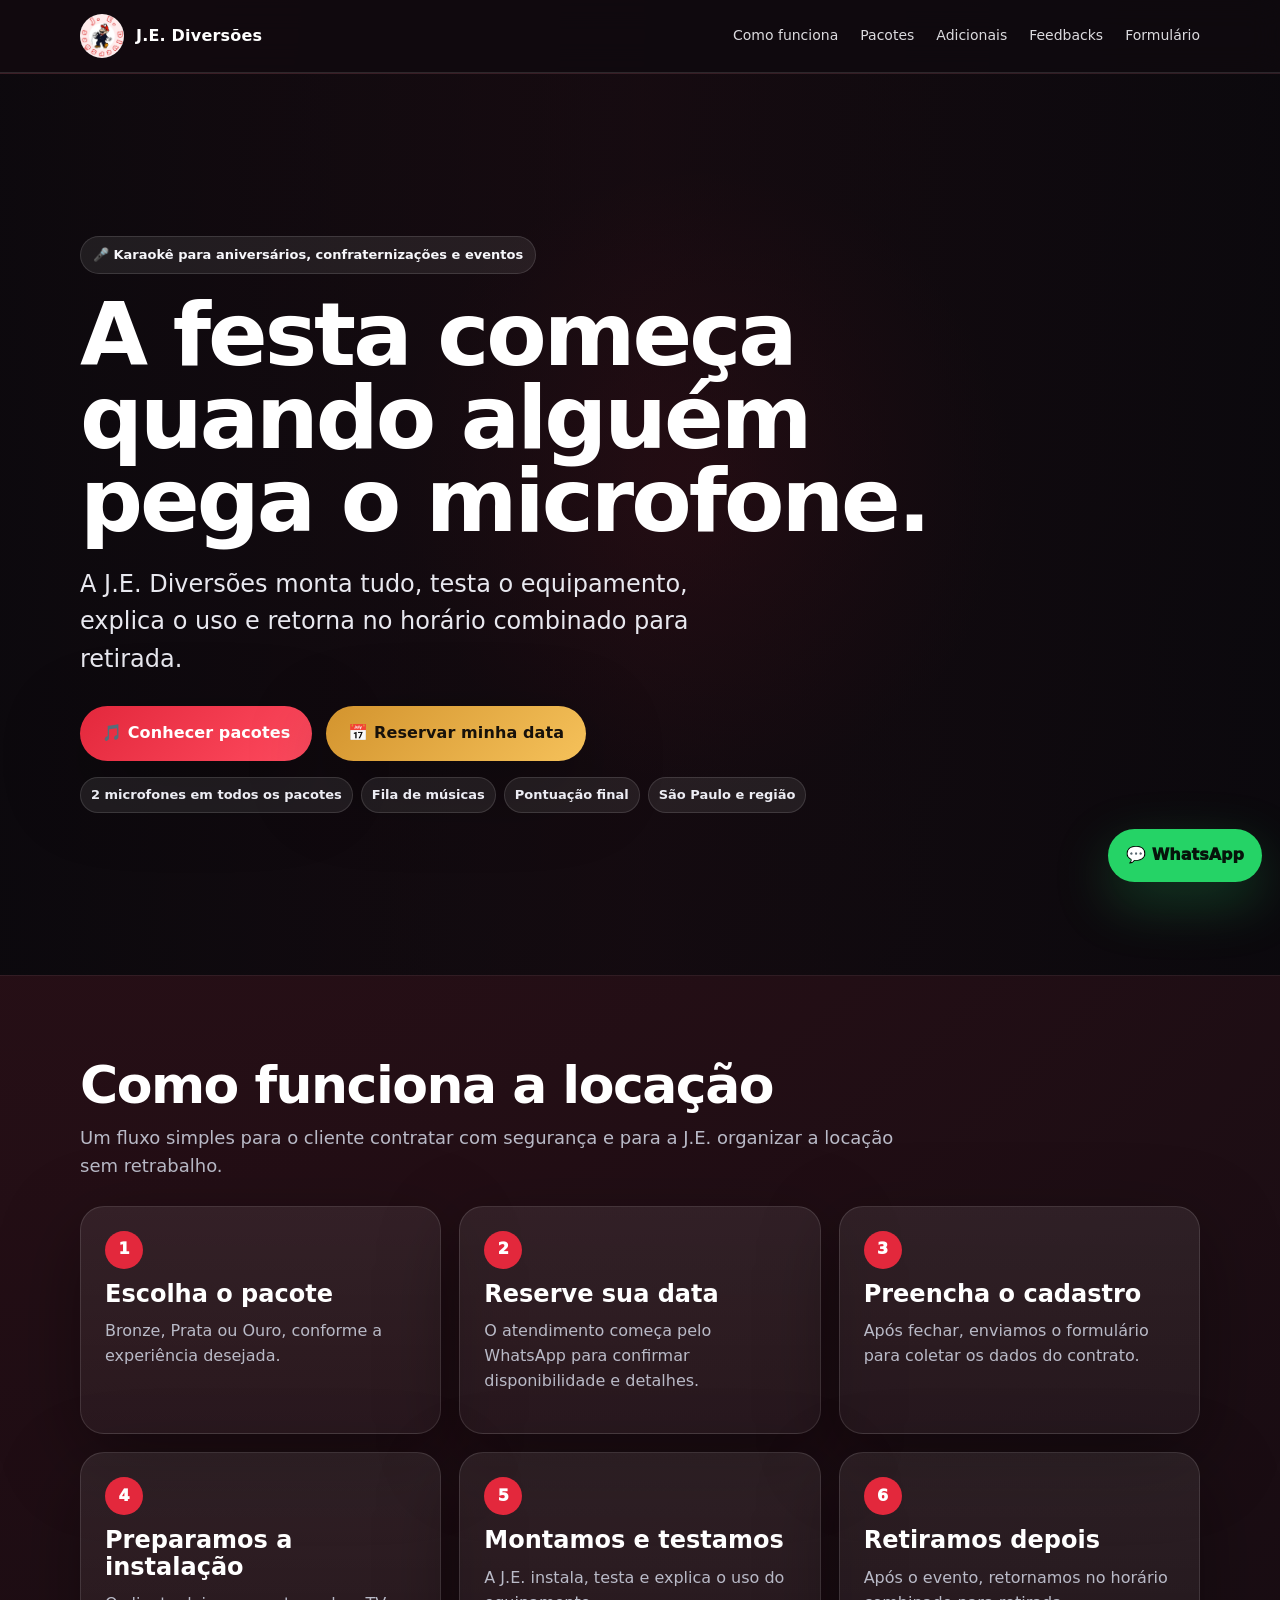
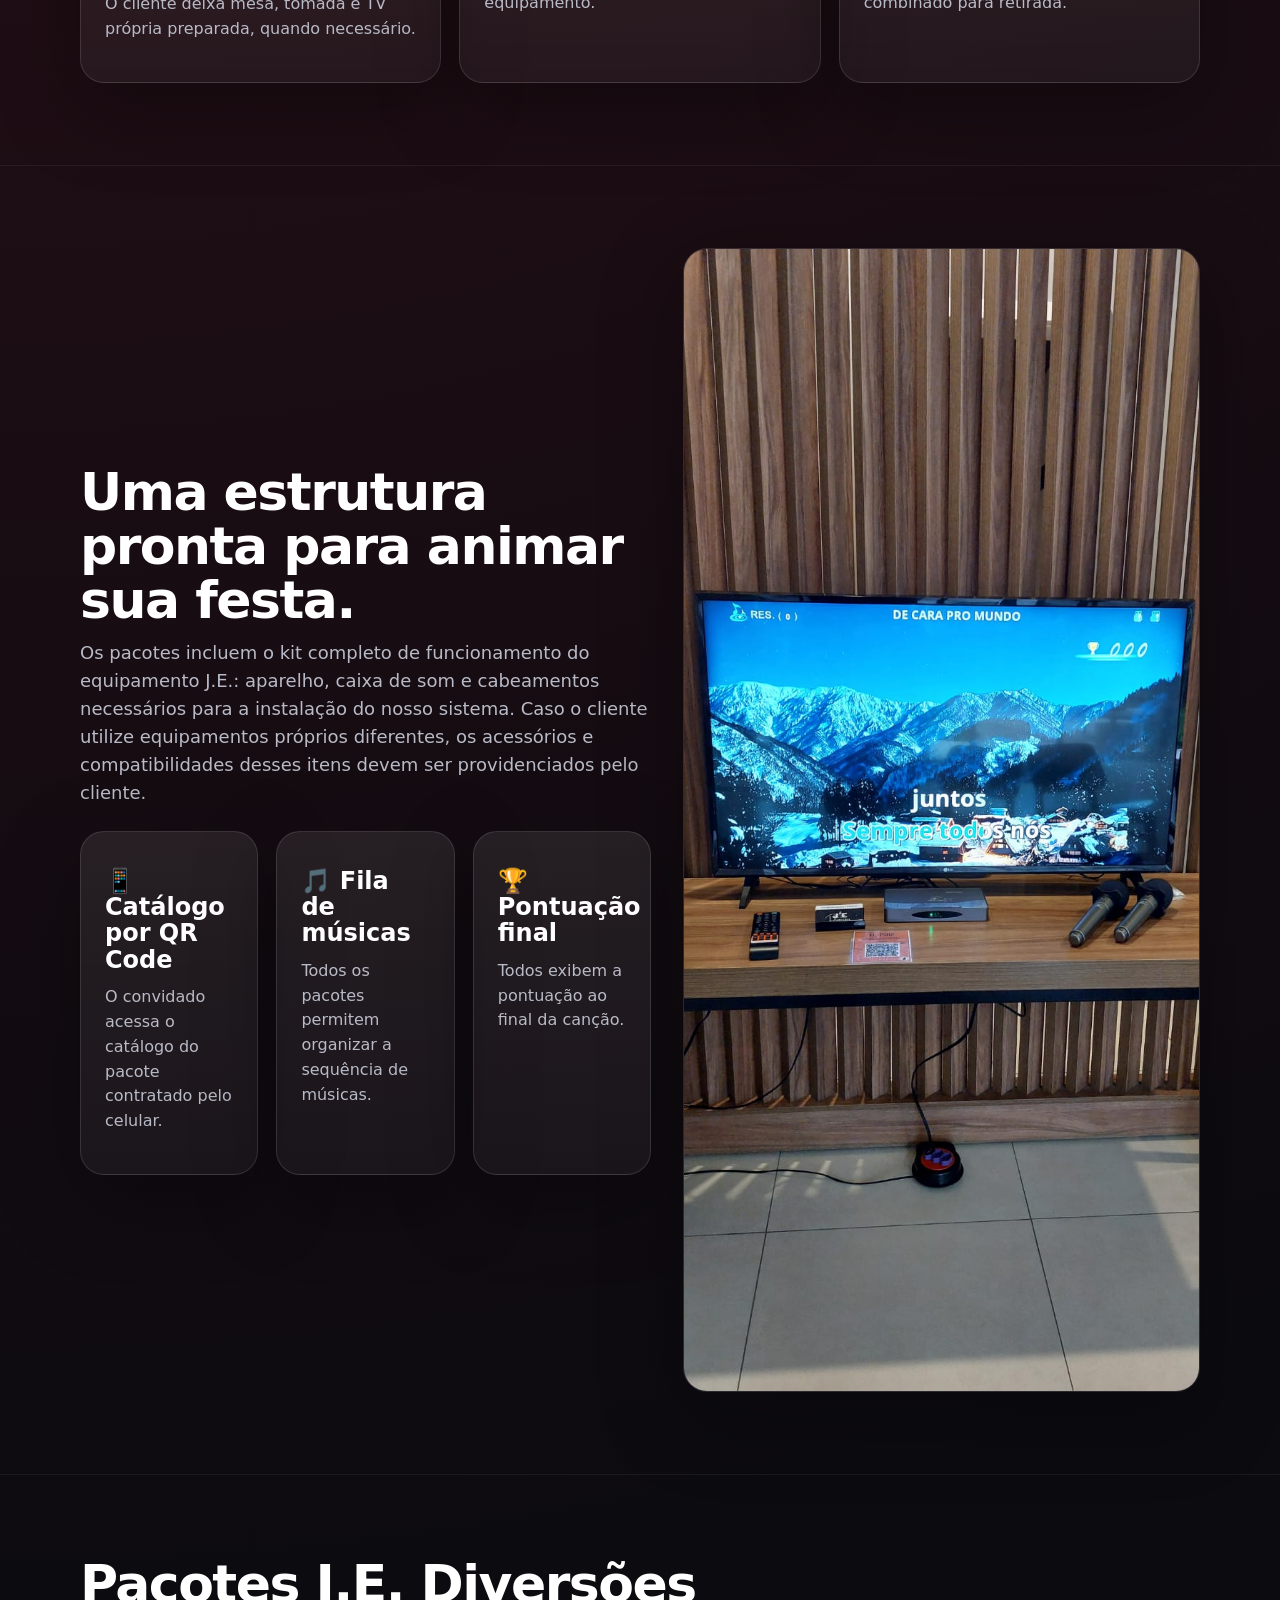
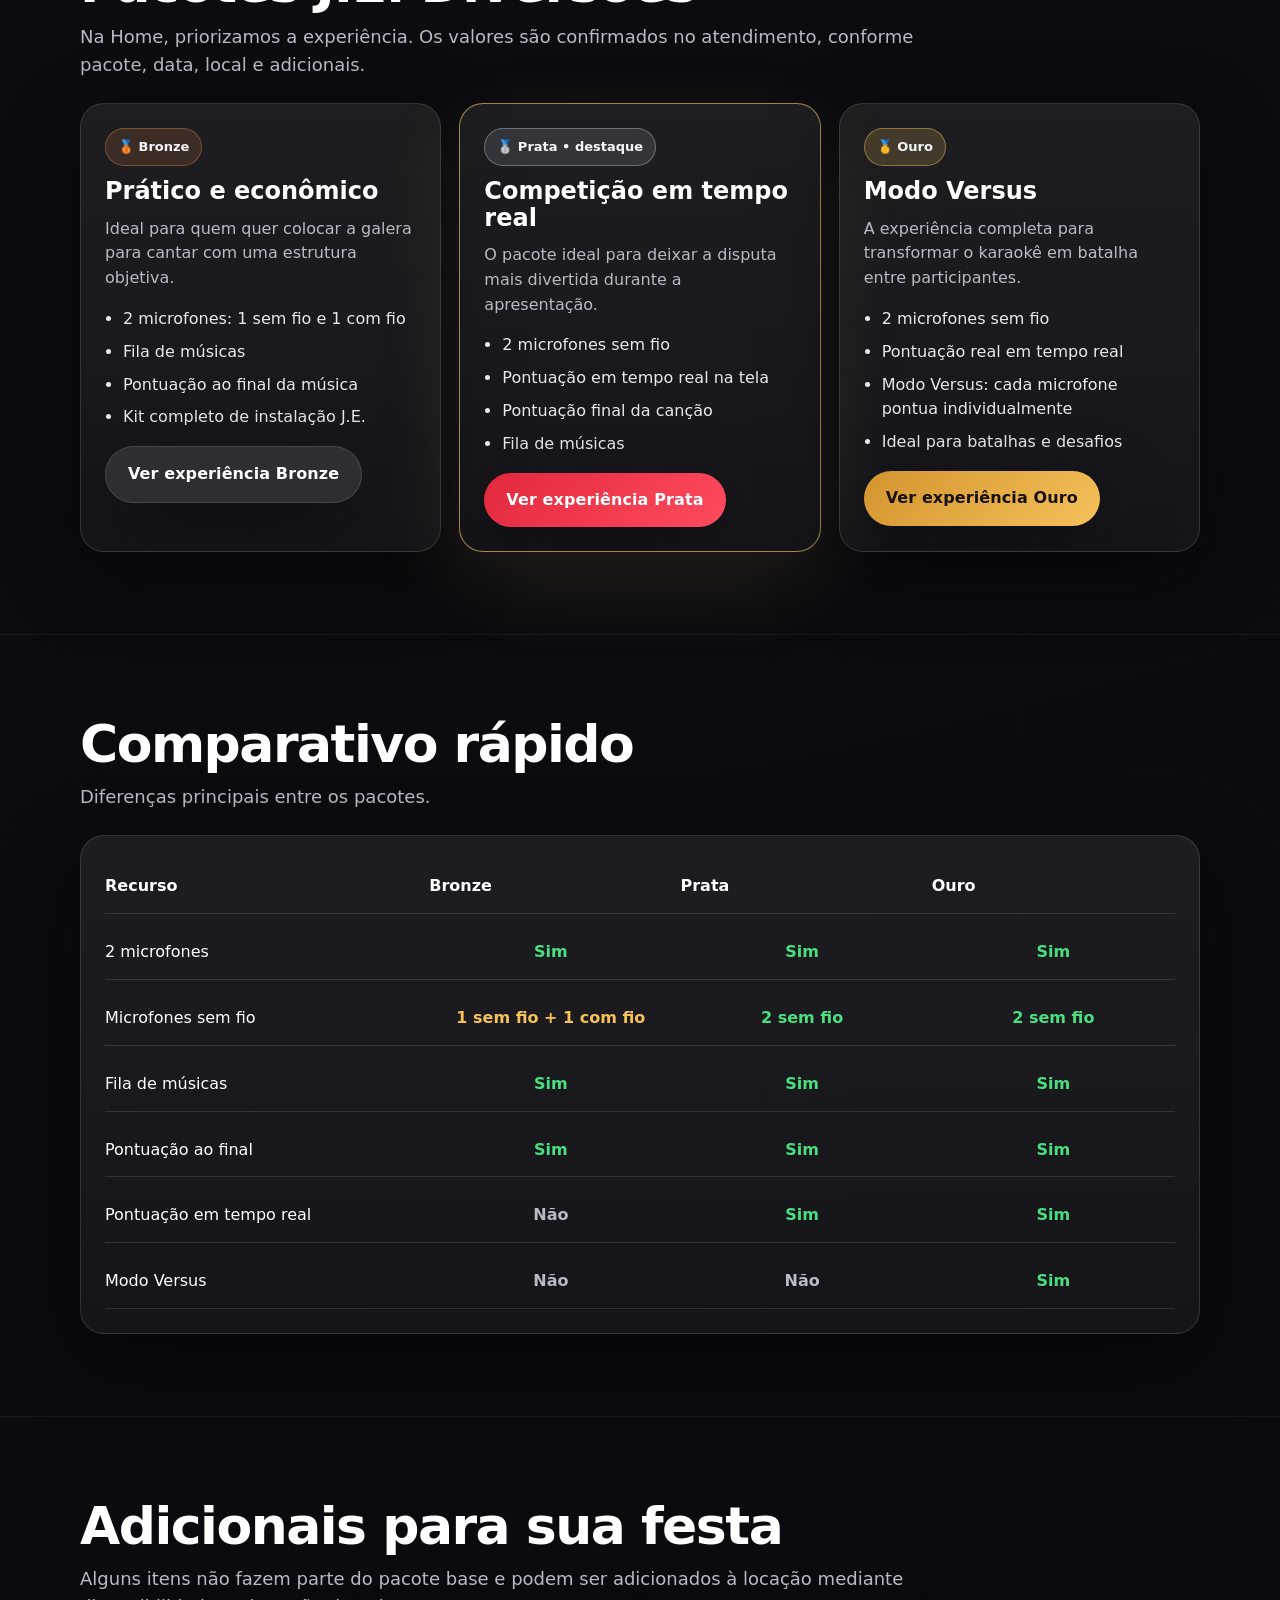
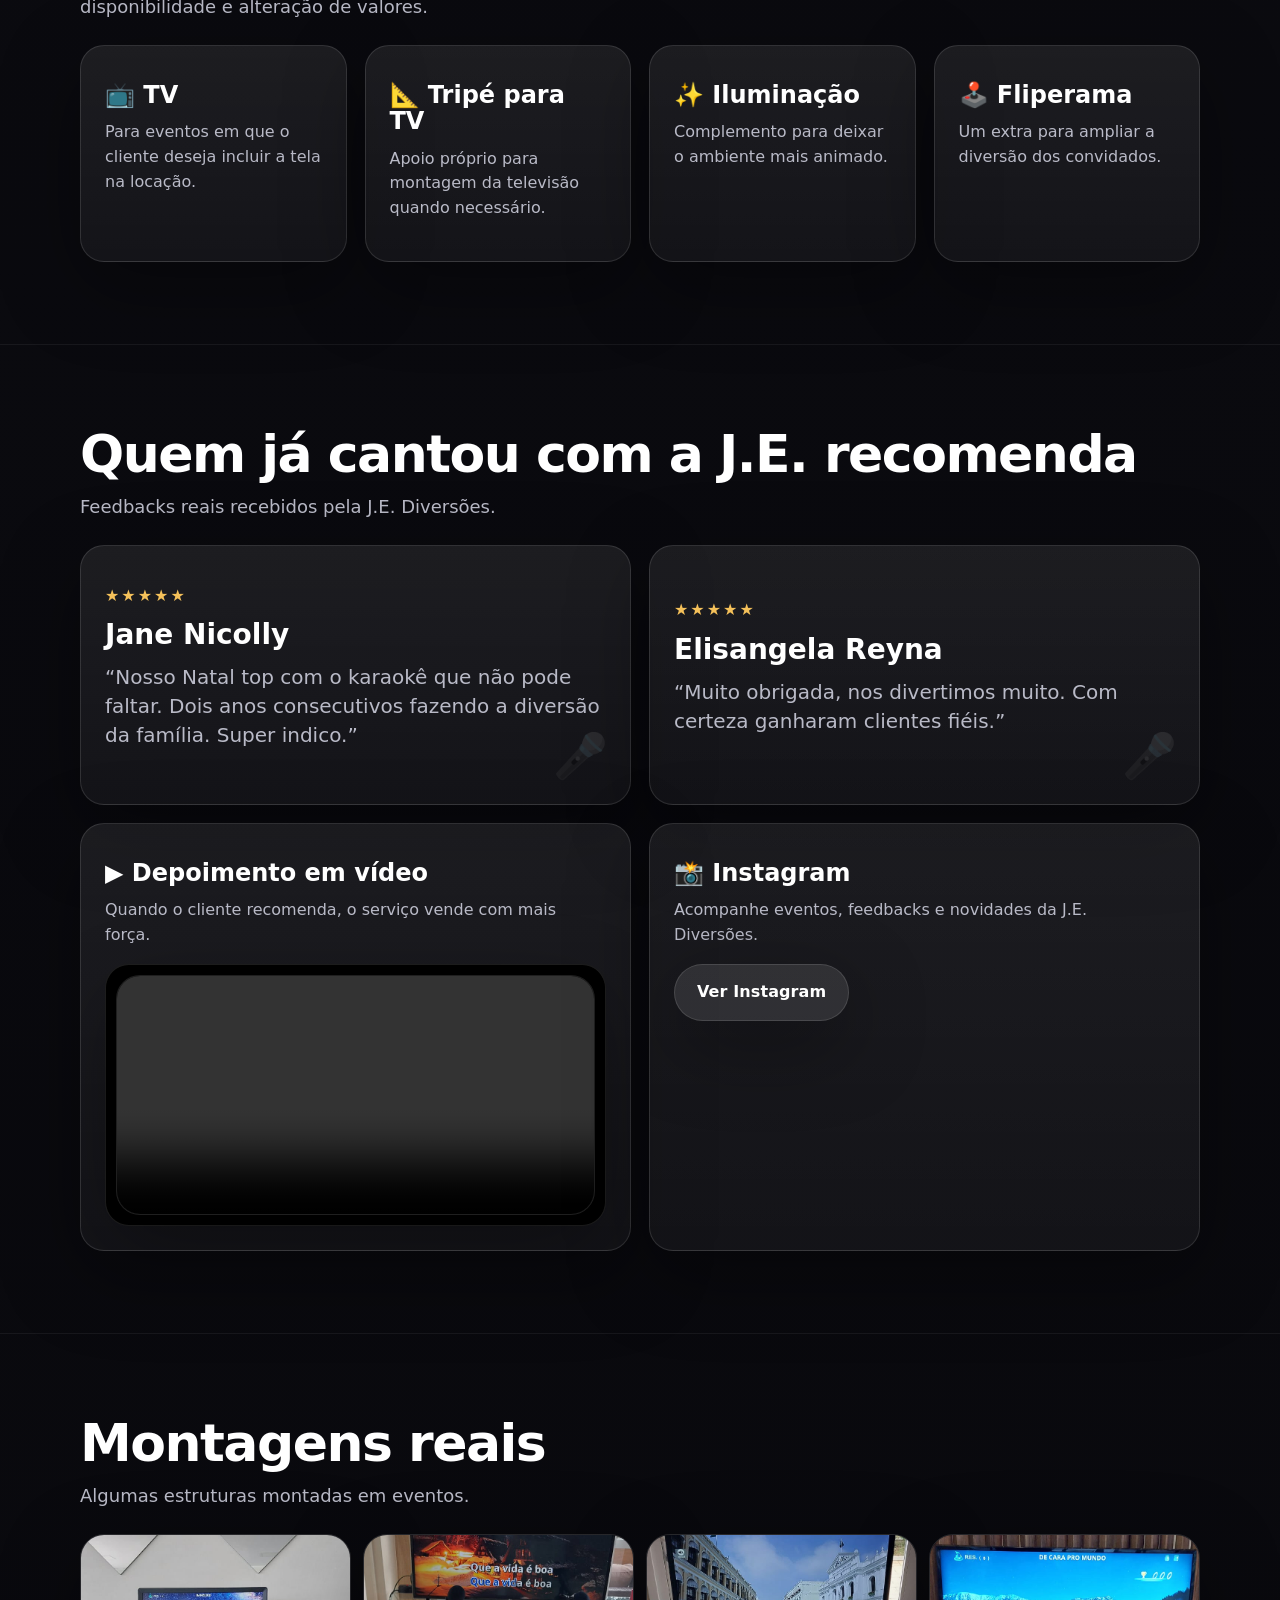
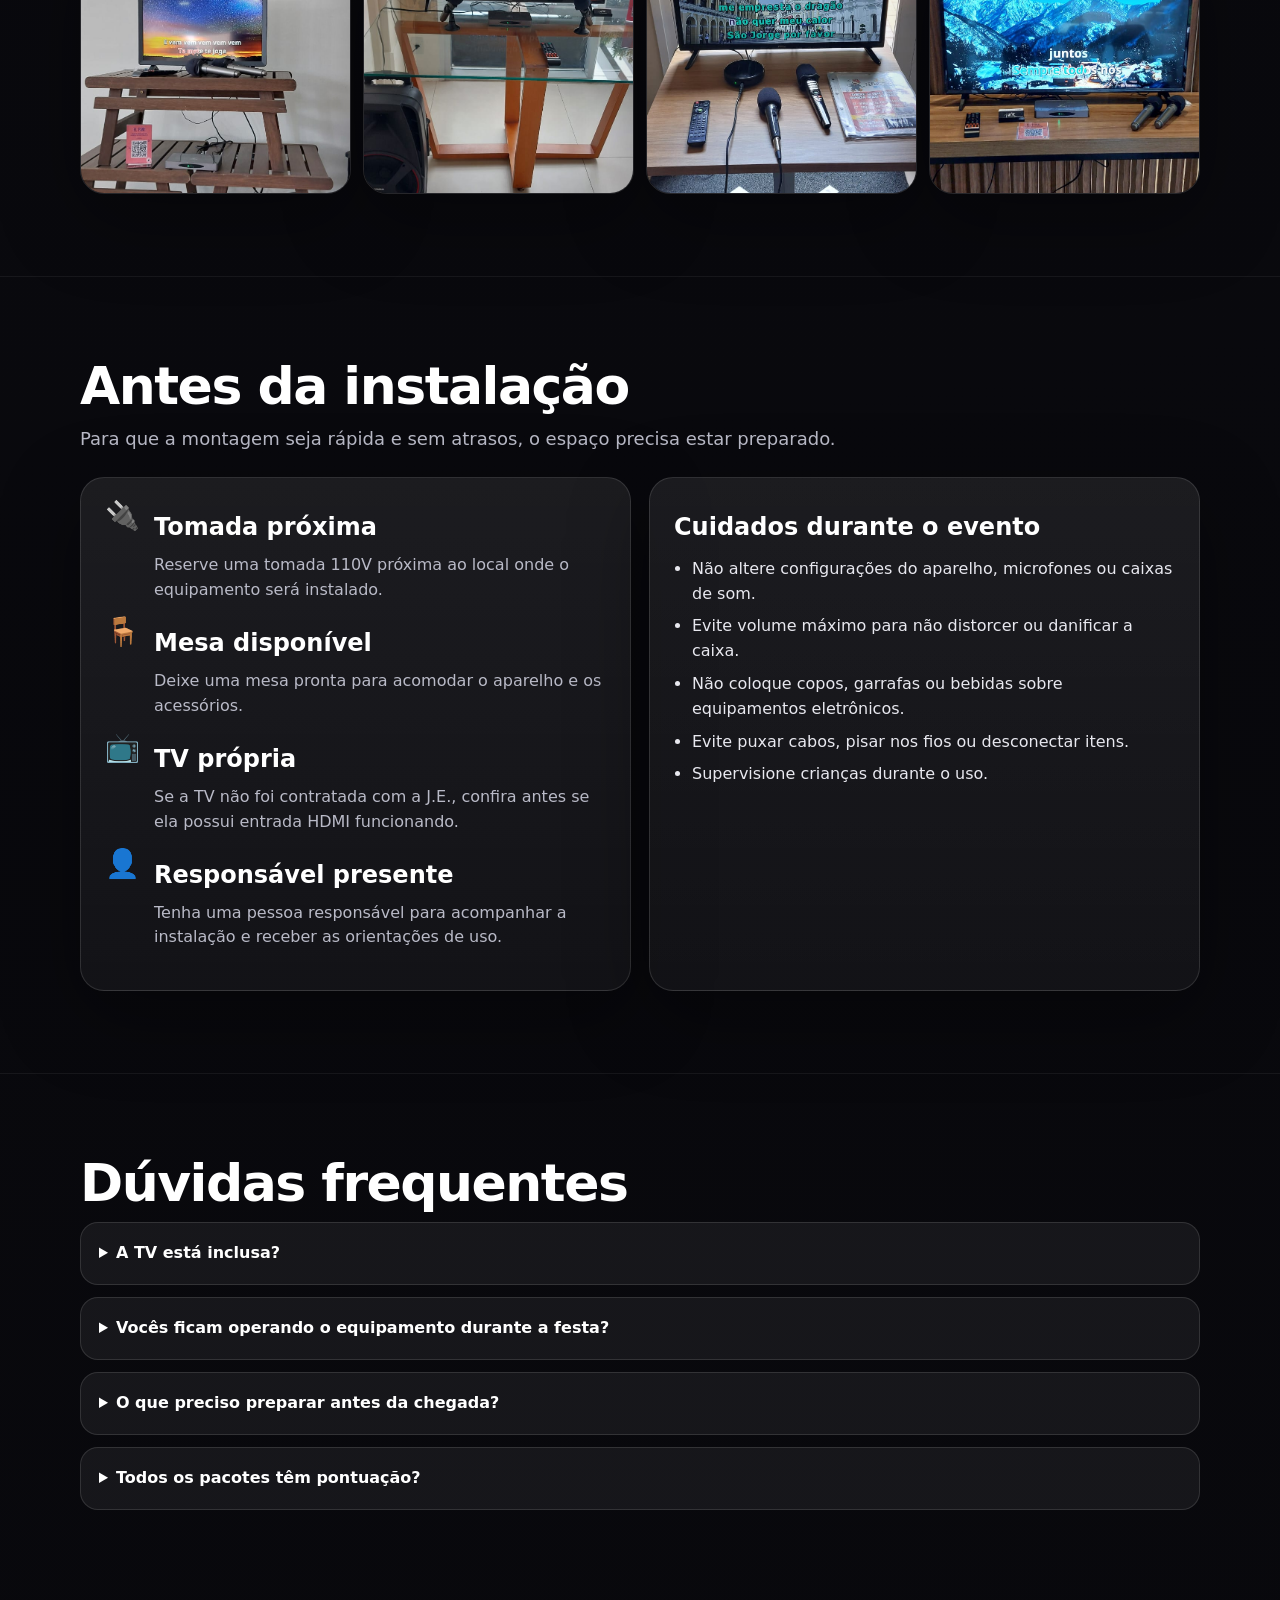
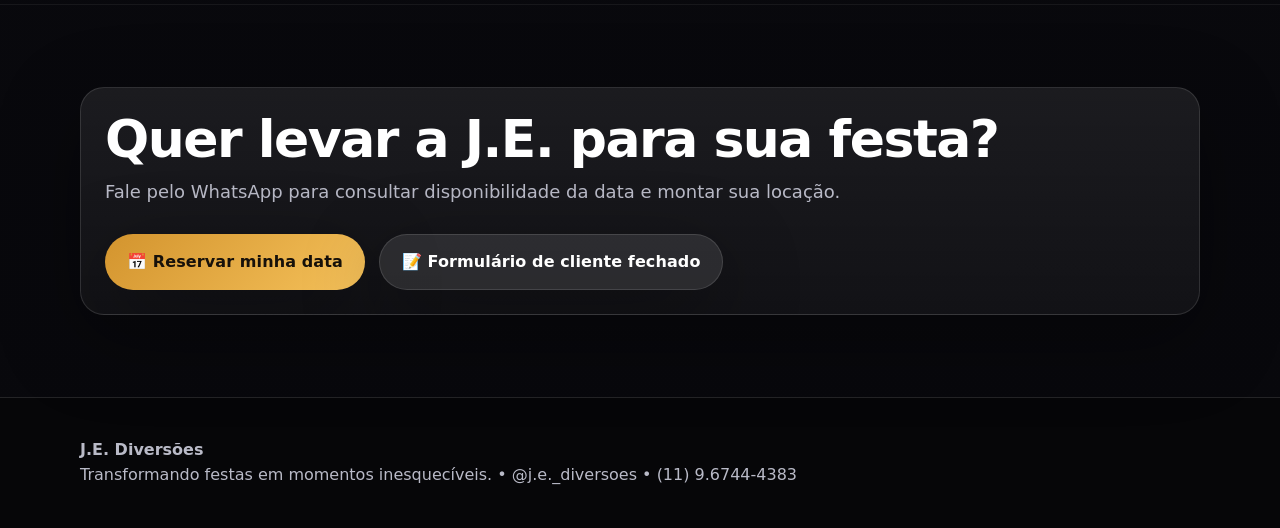
==== commit 3bf17e01: "Add files via upload" ====
--- a/index.html
+++ b/index.html
@@ -13,7 +13,7 @@
 
 <section id="adicionais"><div class="container"><h2 class="section-title">Adicionais para sua festa</h2><p class="section-sub">Alguns itens não fazem parte do pacote base e podem ser adicionados à locação mediante disponibilidade e alteração de valores.</p><div class="grid grid-4" style="margin-top:24px"><div class="card"><h3>📺 TV</h3><p>Para eventos em que o cliente deseja incluir a tela na locação.</p></div><div class="card"><h3>📐 Tripé para TV</h3><p>Apoio próprio para montagem da televisão quando necessário.</p></div><div class="card"><h3>✨ Iluminação</h3><p>Complemento para deixar o ambiente mais animado.</p></div><div class="card"><h3>🕹️ Fliperama</h3><p>Um extra para ampliar a diversão dos convidados.</p></div></div></div></section>
 
-<section id="feedbacks"><div class="container"><h2 class="section-title">Quem já cantou com a J.E. recomenda</h2><p class="section-sub">Feedbacks reais recebidos pela J.E. Diversões.</p><div class="feedbacks"><div class="card"><div class="stars">★★★★★</div><h3>Jane Nicolly</h3><p class="quote">“Nosso Natal top com o karaokê que não pode faltar dois anos consecutivos fazendo a diversão da família. Super indico.”</p><img class="feedback-img" src="assets/images/feedback-jane.jpeg" alt="Feedback Jane Nicolly"></div><div class="card"><div class="stars">★★★★★</div><h3>Elisangela Reyna</h3><p class="quote">“Muito obrigada, nos divertimos muito. Com certeza ganharam clientes fiéis.”</p><img class="feedback-img" src="assets/images/feedback-elisangela.jpeg" alt="Feedback Elisangela Reyna"></div></div><div class="grid grid-2" style="margin-top:18px"><div class="card"><h3>▶ Depoimento em vídeo</h3><p>Quando o cliente recomenda, o serviço vende com mais força.</p><div class="video-box"><video src="assets/videos/feedback-cliente.mp4" controls playsinline></video></div></div><div class="card"><h3>📸 Instagram</h3><p>Acompanhe eventos, feedbacks e novidades da J.E. Diversões.</p><a class="btn btn-secondary" href="https://www.instagram.com/j.e._diversoes?igsh=ZWZvNXc5OHB1Z2li" target="_blank" rel="noopener">Ver Instagram</a></div></div></div></section>
+<section id="feedbacks"><div class="container"><h2 class="section-title">Quem já cantou com a J.E. recomenda</h2><p class="section-sub">Feedbacks reais recebidos pela J.E. Diversões.</p><div class="feedbacks"><div class="card feedback-card"><div class="stars">★★★★★</div><h3>Jane Nicolly</h3><p class="quote">“Nosso Natal top com o karaokê que não pode faltar. Dois anos consecutivos fazendo a diversão da família. Super indico.”</p></div><div class="card feedback-card"><div class="stars">★★★★★</div><h3>Elisangela Reyna</h3><p class="quote">“Muito obrigada, nos divertimos muito. Com certeza ganharam clientes fiéis.”</p></div></div><div class="grid grid-2" style="margin-top:18px"><div class="card"><h3>▶ Depoimento em vídeo</h3><p>Quando o cliente recomenda, o serviço vende com mais força.</p><div class="video-box"><video src="assets/videos/feedback-cliente.mp4" controls playsinline></video></div></div><div class="card"><h3>📸 Instagram</h3><p>Acompanhe eventos, feedbacks e novidades da J.E. Diversões.</p><a class="btn btn-secondary" href="https://www.instagram.com/j.e._diversoes?igsh=ZWZvNXc5OHB1Z2li" target="_blank" rel="noopener">Ver Instagram</a></div></div></div></section>
 
 <section id="galeria"><div class="container"><h2 class="section-title">Montagens reais</h2><p class="section-sub">Algumas estruturas montadas em eventos.</p><div class="gallery" style="margin-top:24px"><img src="assets/images/setup-01.jpeg" alt="Karaokê montado"><img src="assets/images/setup-02.jpeg" alt="Karaokê com TV"><img src="assets/images/setup-03.jpeg" alt="Mesa de karaokê"><img src="assets/images/setup-04.jpeg" alt="Estação J.E."></div></div></section>
 
--- a/assets/css/style.css
+++ b/assets/css/style.css
@@ -3,6 +3,7 @@
 }
 *{box-sizing:border-box}html{scroll-behavior:smooth}body{margin:0;background:radial-gradient(circle at top left,#311018 0,#0b0b10 38%,#08080c 100%);font-family:Inter,system-ui,-apple-system,Segoe UI,Roboto,Arial,sans-serif;color:var(--text);line-height:1.55}a{color:inherit;text-decoration:none}img,video{max-width:100%;display:block}.container{width:min(1120px,92vw);margin:auto}.nav{position:sticky;top:0;z-index:30;background:rgba(8,8,12,.76);backdrop-filter:blur(14px);border-bottom:1px solid var(--line)}.nav-inner{height:72px;display:flex;align-items:center;justify-content:space-between;gap:18px}.brand{display:flex;align-items:center;gap:12px;font-weight:900;letter-spacing:.2px}.brand img{width:44px;height:44px;border-radius:50%;object-fit:cover;background:#fff}.nav-links{display:flex;gap:22px;font-size:14px;color:#f2f2f6}.nav-links a{opacity:.9}.nav-links a:hover{opacity:1;color:var(--gold)}
 .hero{position:relative;min-height:92vh;display:grid;place-items:center;overflow:hidden}.hero video{position:absolute;inset:0;width:100%;height:100%;object-fit:cover;filter:saturate(1.05) contrast(1.05)}.hero:after{content:"";position:absolute;inset:0;background:linear-gradient(90deg,rgba(8,8,12,.88),rgba(8,8,12,.58),rgba(8,8,12,.86)),radial-gradient(circle at 55% 45%,rgba(227,40,60,.2),transparent 36%)}.hero-content{position:relative;z-index:2;padding:80px 0}.badge,.tag{display:inline-flex;align-items:center;gap:8px;padding:8px 12px;border:1px solid var(--line);border-radius:999px;background:rgba(255,255,255,.08);color:#f7f7fb;font-weight:800;font-size:13px}.hero h1{font-size:clamp(42px,8vw,88px);line-height:.94;margin:20px 0 16px;letter-spacing:-3px;max-width:850px}.hero p{max-width:700px;color:#e8e8ef;font-size:clamp(18px,2.2vw,24px)}.actions{display:flex;gap:14px;flex-wrap:wrap;margin-top:28px}.btn{border:0;cursor:pointer;display:inline-flex;align-items:center;justify-content:center;gap:10px;border-radius:999px;padding:15px 22px;font-weight:900;letter-spacing:.1px;box-shadow:var(--shadow);transition:.2s transform,.2s opacity}.btn:hover{transform:translateY(-2px)}.btn-primary{background:linear-gradient(135deg,var(--red),#ff4b5f);color:white}.btn-secondary{background:rgba(255,255,255,.1);border:1px solid var(--line);color:white}.btn-gold{background:linear-gradient(135deg,#d3942e,var(--gold));color:#17110a}.btn-whats{background:#25d366;color:#06140b}.whats{position:fixed;right:18px;bottom:18px;z-index:40;background:#25d366;color:#06140b;border-radius:999px;padding:14px 18px;font-weight:950;box-shadow:0 20px 55px rgba(37,211,102,.25)}
-section{padding:82px 0;border-top:1px solid rgba(255,255,255,.06)}.section-title{font-size:clamp(30px,5vw,52px);line-height:1.04;margin:0 0 12px;letter-spacing:-1.5px}.section-sub{color:var(--muted);font-size:18px;max-width:850px;margin:0}.grid{display:grid;gap:18px}.grid-2{grid-template-columns:repeat(2,1fr)}.grid-3{grid-template-columns:repeat(3,1fr)}.grid-4{grid-template-columns:repeat(4,1fr)}.card{background:linear-gradient(180deg,rgba(255,255,255,.08),rgba(255,255,255,.045));border:1px solid var(--line);border-radius:var(--radius);padding:24px;box-shadow:var(--shadow);position:relative;overflow:hidden}.card h3{font-size:24px;line-height:1.1;margin:12px 0}.card p{color:var(--muted);margin:0 0 16px}.card ul{padding-left:18px;color:#e8e8ef}.card li{margin:8px 0}.highlight{border-color:rgba(245,193,90,.65);box-shadow:0 30px 90px rgba(245,193,90,.1)}.bronze .tag{background:rgba(201,122,58,.18);border-color:rgba(201,122,58,.45)}.prata .tag{background:rgba(223,227,234,.12);border-color:rgba(223,227,234,.35)}.ouro .tag{background:rgba(245,193,90,.18);border-color:rgba(245,193,90,.45)}.media-grid{display:grid;grid-template-columns:1.05fr .95fr;gap:32px;align-items:center}.media-grid img,.gallery img,.video-box video,.feedback-img{border-radius:var(--radius);border:1px solid var(--line);box-shadow:var(--shadow);object-fit:cover}.gallery{display:grid;grid-template-columns:repeat(4,1fr);gap:12px}.gallery img{height:260px;width:100%}.steps{counter-reset:step;display:grid;grid-template-columns:repeat(3,1fr);gap:18px;margin-top:26px}.step:before{counter-increment:step;content:counter(step);width:38px;height:38px;border-radius:50%;display:grid;place-items:center;background:var(--red);font-weight:950;margin-bottom:12px}.comparison{display:grid;grid-template-columns:1fr;gap:12px}.row{display:grid;grid-template-columns:1.3fr repeat(3,1fr);gap:8px;align-items:center;padding:14px 0;border-bottom:1px solid var(--line)}.row span:not(:first-child){text-align:center;font-weight:900}.ok{color:#4ade80}.warn{color:var(--gold)}.muted{color:var(--muted)}.feedbacks{display:grid;grid-template-columns:1fr 1fr;gap:18px;margin-top:24px}.quote{font-size:18px;color:#f4f4f7}.stars{color:var(--gold);letter-spacing:2px}.video-box{background:#000;border-radius:var(--radius);padding:10px;border:1px solid var(--line)}.video-box video{width:100%;max-height:620px;background:#000}.faq details{background:rgba(255,255,255,.06);border:1px solid var(--line);border-radius:18px;padding:18px;margin:12px 0}.faq summary{cursor:pointer;font-weight:900}.faq p{color:var(--muted)}.footer{padding:40px 0;background:#060608;border-top:1px solid var(--line);color:var(--muted)}
+section{padding:82px 0;border-top:1px solid rgba(255,255,255,.06)}.section-title{font-size:clamp(30px,5vw,52px);line-height:1.04;margin:0 0 12px;letter-spacing:-1.5px}.section-sub{color:var(--muted);font-size:18px;max-width:850px;margin:0}.grid{display:grid;gap:18px}.grid-2{grid-template-columns:repeat(2,1fr)}.grid-3{grid-template-columns:repeat(3,1fr)}.grid-4{grid-template-columns:repeat(4,1fr)}.card{background:linear-gradient(180deg,rgba(255,255,255,.08),rgba(255,255,255,.045));border:1px solid var(--line);border-radius:var(--radius);padding:24px;box-shadow:var(--shadow);position:relative;overflow:hidden}.card h3{font-size:24px;line-height:1.1;margin:12px 0}.card p{color:var(--muted);margin:0 0 16px}.card ul{padding-left:18px;color:#e8e8ef}.card li{margin:8px 0}.highlight{border-color:rgba(245,193,90,.65);box-shadow:0 30px 90px rgba(245,193,90,.1)}.bronze .tag{background:rgba(201,122,58,.18);border-color:rgba(201,122,58,.45)}.prata .tag{background:rgba(223,227,234,.12);border-color:rgba(223,227,234,.35)}.ouro .tag{background:rgba(245,193,90,.18);border-color:rgba(245,193,90,.45)}.media-grid{display:grid;grid-template-columns:1.05fr .95fr;gap:32px;align-items:center}.media-grid img,.gallery img,.video-box video,.feedback-img{border-radius:var(--radius);border:1px solid var(--line);box-shadow:var(--shadow);object-fit:cover}.gallery{display:grid;grid-template-columns:repeat(4,1fr);gap:12px}.gallery img{height:260px;width:100%}.steps{counter-reset:step;display:grid;grid-template-columns:repeat(3,1fr);gap:18px;margin-top:26px}.step:before{counter-increment:step;content:counter(step);width:38px;height:38px;border-radius:50%;display:grid;place-items:center;background:var(--red);font-weight:950;margin-bottom:12px}.comparison{display:grid;grid-template-columns:1fr;gap:12px}.row{display:grid;grid-template-columns:1.3fr repeat(3,1fr);gap:8px;align-items:center;padding:14px 0;border-bottom:1px solid var(--line)}.row span:not(:first-child){text-align:center;font-weight:900}.ok{color:#4ade80}.warn{color:var(--gold)}.muted{color:var(--muted)}.feedbacks{display:grid;grid-template-columns:1fr 1fr;gap:18px;margin-top:24px}.quote{font-size:18px;color:#f4f4f7}.stars{color:var(--gold);letter-spacing:2px}.video-box{background:#000;border-radius:var(--radius);padding:10px;border:1px solid var(--line)}.video-box video{width:100%;max-height:620px;background:#000}.feedback-card{min-height:260px;display:flex;flex-direction:column;justify-content:center}.feedback-card:after{content:"🎤";position:absolute;right:22px;bottom:14px;font-size:44px;opacity:.16}.feedback-card h3{font-size:28px}.feedback-card .quote{font-size:20px;line-height:1.45}
+.faq details{background:rgba(255,255,255,.06);border:1px solid var(--line);border-radius:18px;padding:18px;margin:12px 0}.faq summary{cursor:pointer;font-weight:900}.faq p{color:var(--muted)}.footer{padding:40px 0;background:#060608;border-top:1px solid var(--line);color:var(--muted)}
 .page-hero{padding:78px 0;background:radial-gradient(circle at 40% 0,rgba(227,40,60,.25),transparent 40%),linear-gradient(180deg,#14141d,#08080c)}.page-hero h1{font-size:clamp(38px,7vw,72px);margin:16px 0 10px;letter-spacing:-2px;line-height:.98}.mini-note{font-size:14px;color:var(--muted)}.form-wrap{display:grid;grid-template-columns:1fr;gap:18px}.form-section{background:rgba(255,255,255,.06);border:1px solid var(--line);border-radius:24px;padding:22px}.fields{display:grid;grid-template-columns:repeat(2,1fr);gap:14px}.field.full{grid-column:1/-1}label{display:block;font-size:14px;font-weight:900;margin-bottom:7px}input,select,textarea{width:100%;border:1px solid rgba(255,255,255,.18);background:#0f0f16;color:white;border-radius:14px;padding:13px;font:inherit}textarea{min-height:110px;resize:vertical}.checkgrid{display:grid;grid-template-columns:repeat(2,1fr);gap:10px}.check{display:flex;gap:9px;align-items:center;background:rgba(255,255,255,.05);border:1px solid var(--line);border-radius:14px;padding:12px}.check input{width:auto}.hidden{display:none!important}.output{white-space:pre-wrap;background:#07070a;border:1px solid var(--line);border-radius:18px;padding:18px;color:#d9ffe4;min-height:120px}.internal-lock{display:grid;grid-template-columns:1fr auto;gap:10px}.notice{background:rgba(245,193,90,.12);border:1px solid rgba(245,193,90,.36);border-radius:18px;padding:16px;color:#fff3d8}.success{background:rgba(34,197,94,.12);border:1px solid rgba(34,197,94,.35);border-radius:18px;padding:16px;color:#d8ffe8}.rec-grid{display:grid;grid-template-columns:repeat(2,1fr);gap:18px;margin-top:24px}.rec-item{display:flex;gap:14px;align-items:flex-start}.rec-icon{font-size:28px;line-height:1}.pillbar{display:flex;flex-wrap:wrap;gap:8px;margin-top:16px}.pill{padding:7px 10px;border-radius:999px;background:rgba(255,255,255,.08);border:1px solid var(--line);font-weight:800;font-size:13px;color:#ededf4}
 @media(max-width:850px){.nav-links{display:none}.hero{min-height:86vh}.hero h1{letter-spacing:-1.5px}.grid-2,.grid-3,.grid-4,.media-grid,.feedbacks,.steps,.rec-grid{grid-template-columns:1fr}.gallery{grid-template-columns:1fr 1fr}.gallery img{height:210px}.row{grid-template-columns:1fr 60px 60px 60px;font-size:13px}.fields,.checkgrid{grid-template-columns:1fr}.internal-lock{grid-template-columns:1fr}.whats{left:18px;right:18px;text-align:center;justify-content:center}.actions .btn{width:100%}section{padding:58px 0}}
